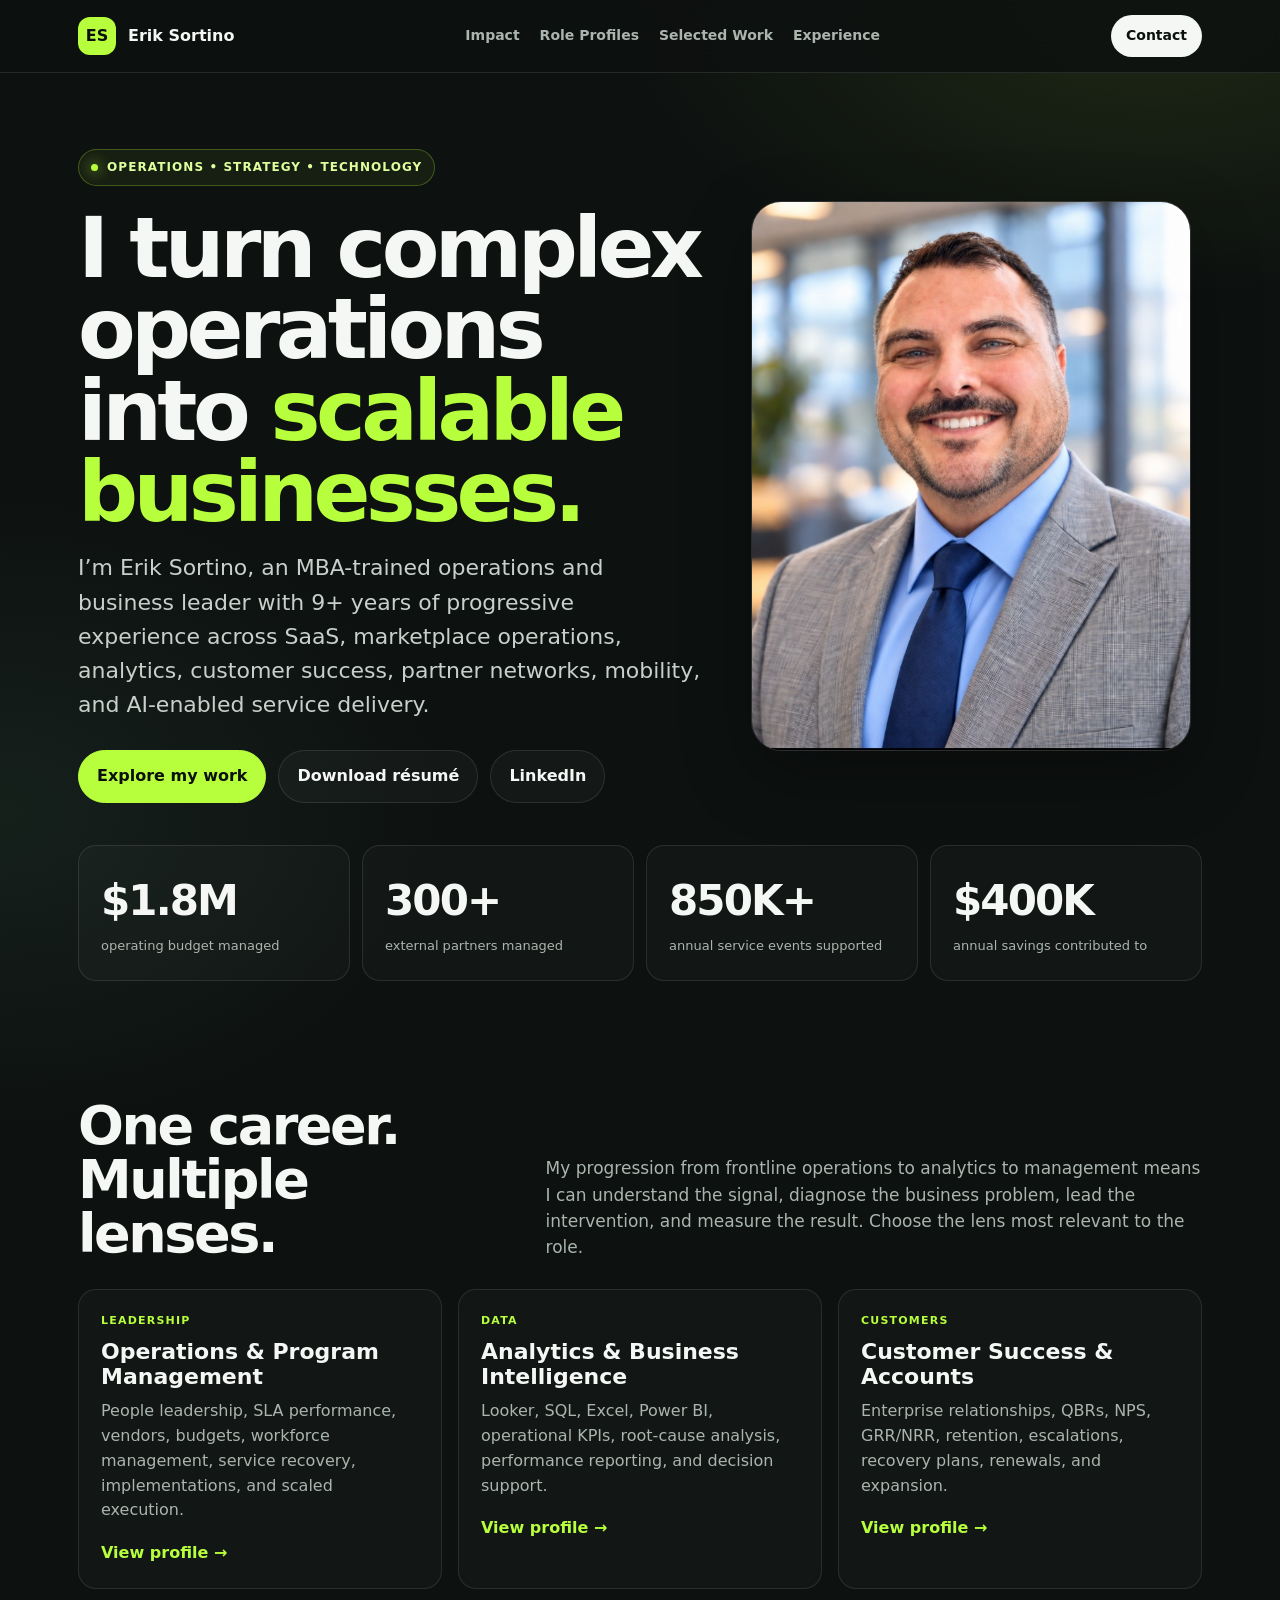
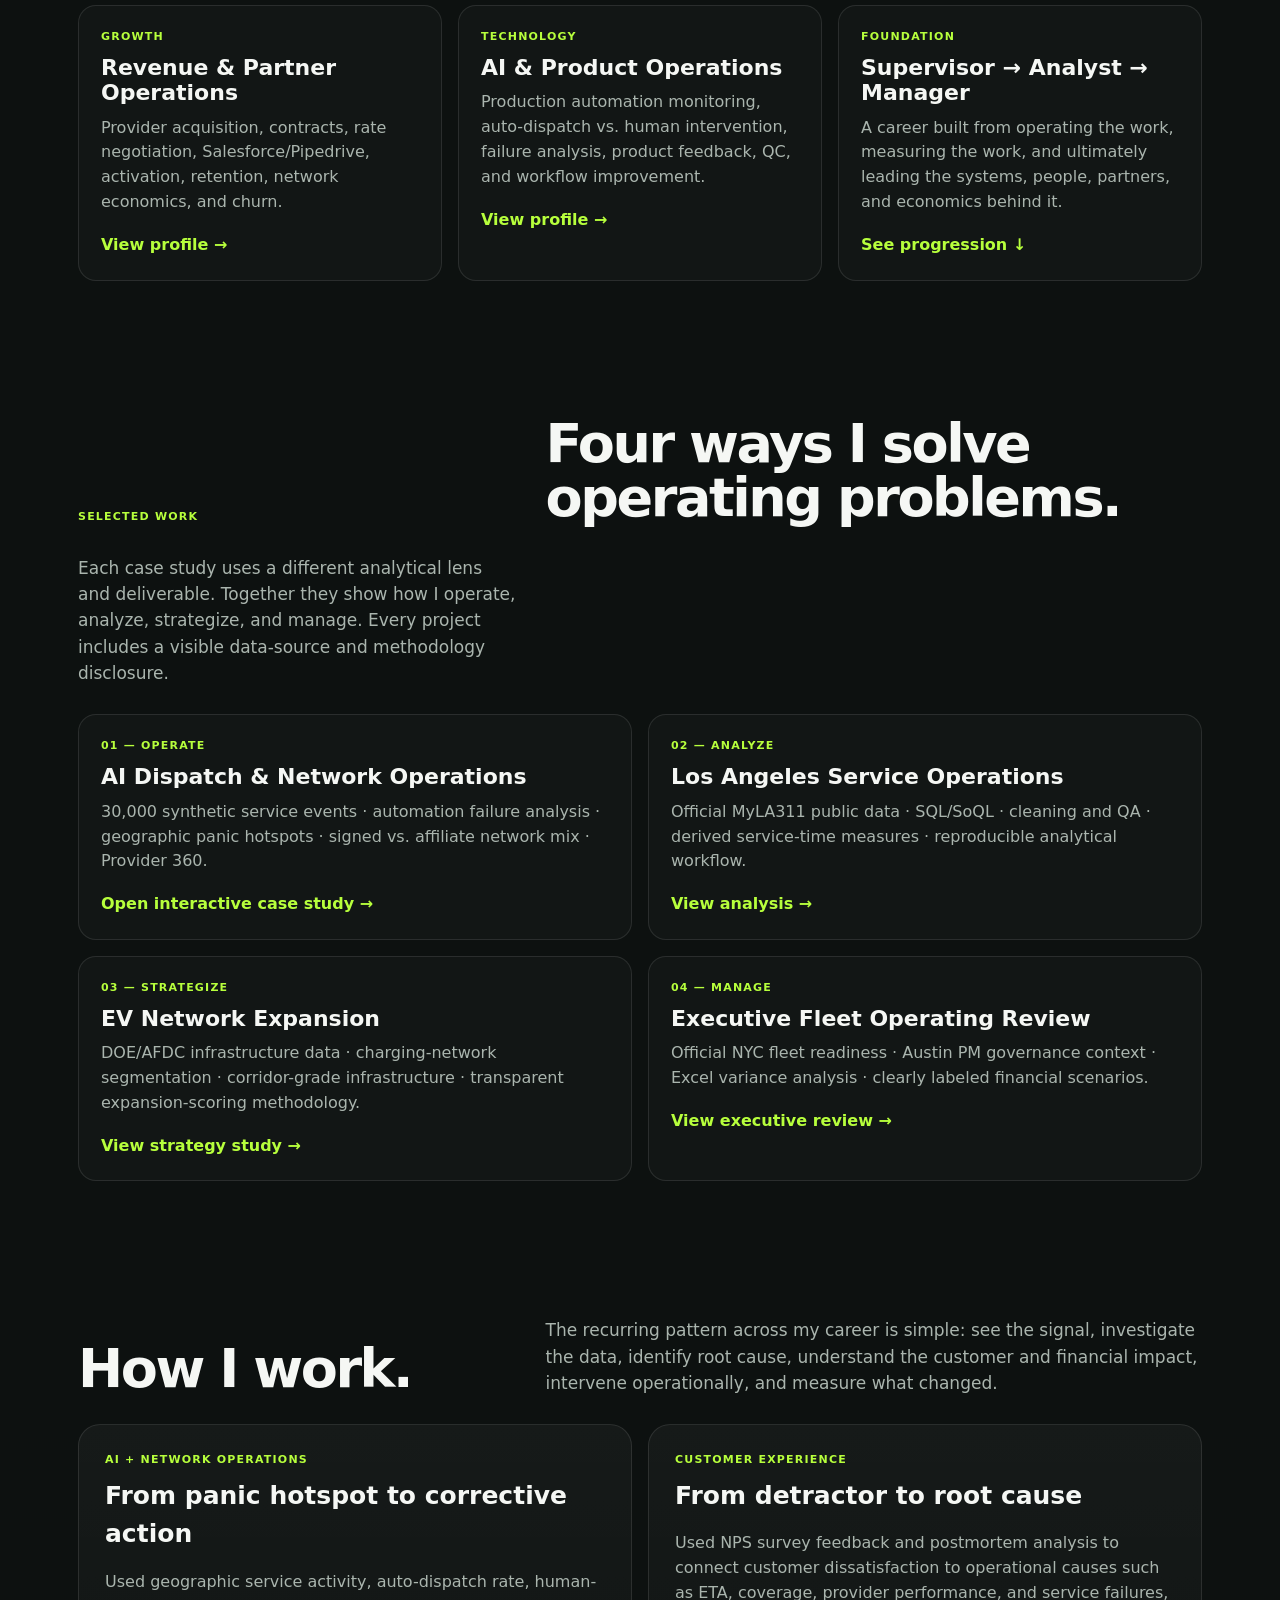
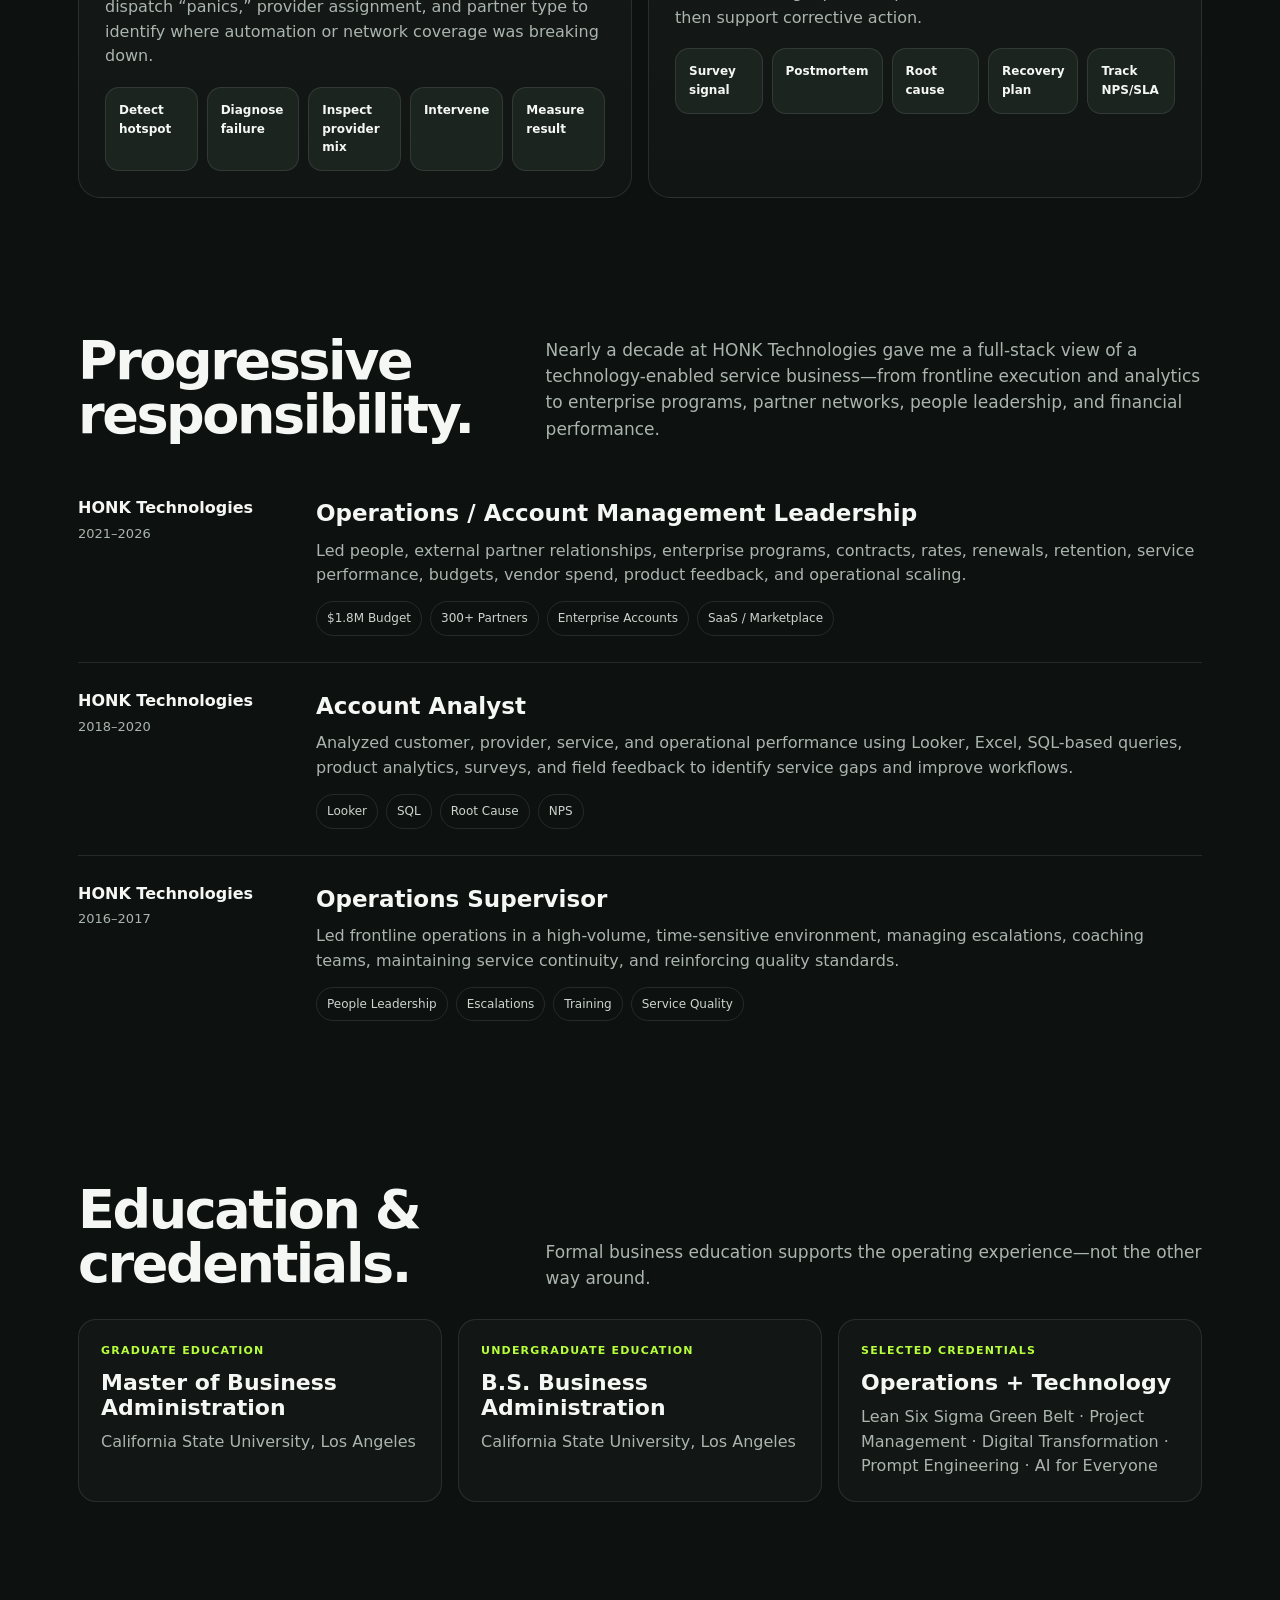
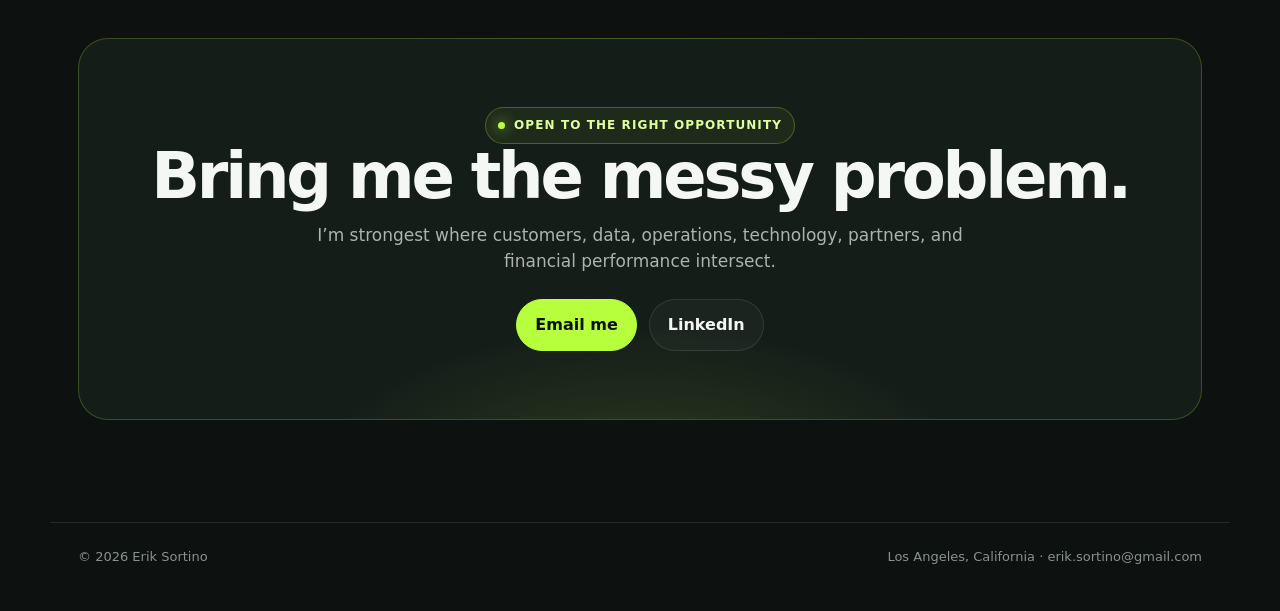
==== index.html @ 2601aed5 "Add files via upload" ====
<!doctype html><html lang="en"><head><meta charset="utf-8"><meta name="viewport" content="width=device-width,initial-scale=1"><meta name="description" content="Erik Sortino — MBA-trained operations and business leader spanning SaaS, marketplace operations, analytics, customer success, AI-enabled service delivery, and mobility."><meta property="og:title" content="Erik Sortino | Operations • Strategy • Technology"><meta property="og:description" content="MBA-trained operations leader with 9+ years across SaaS, analytics, marketplace operations, customer success, and AI-enabled service delivery."><meta property="og:image" content="og-preview.jpg"><meta name="theme-color" content="#0d1110"><title>Erik Sortino | Operations • Strategy • Technology</title><link rel="stylesheet" href="styles.css"></head><body>
<nav class="nav"><div class="wrap navin"><a class="brand" href="index.html"><span class="mark">ES</span><span>Erik Sortino</span></a><div class="navlinks"><a href="#impact">Impact</a><a href="#roles">Role Profiles</a><a href="#selected-work">Selected Work</a><a href="#experience">Experience</a></div><a class="cta" href="mailto:erik.sortino@gmail.com">Contact</a></div></nav>
<main><header class="hero"><div class="wrap"><div class="hero-grid"><div><div class="eyebrow"><span class="dot"></span>Operations • Strategy • Technology</div><h1>I turn complex operations into <span>scalable businesses.</span></h1><p class="lede">I’m Erik Sortino, an MBA-trained operations and business leader with 9+ years of progressive experience across SaaS, marketplace operations, analytics, customer success, partner networks, mobility, and AI-enabled service delivery.</p><div class="actions"><a class="btn primary" href="#roles">Explore my work</a><a class="btn secondary" href="Erik_Sortino_Resume.pdf">Download résumé</a><a class="btn secondary" href="https://www.linkedin.com/in/eriksortino/" target="_blank" rel="noopener">LinkedIn</a></div></div><div><img class="portrait" src="erik-sortino-headshot.jpg" alt="Erik Sortino"></div></div><div class="stats" id="impact"><div class="stat"><strong>$1.8M</strong><span>operating budget managed</span></div><div class="stat"><strong>300+</strong><span>external partners managed</span></div><div class="stat"><strong>850K+</strong><span>annual service events supported</span></div><div class="stat"><strong>$400K</strong><span>annual savings contributed to</span></div></div></div></header>
<section><div class="wrap"><div class="section-head"><h2>One career. Multiple lenses.</h2><p>My progression from frontline operations to analytics to management means I can understand the signal, diagnose the business problem, lead the intervention, and measure the result. Choose the lens most relevant to the role.</p></div><div class="grid3" id="roles"><a class="card rolecard" href="operations.html"><div class="label">Leadership</div><h3>Operations & Program Management</h3><p>People leadership, SLA performance, vendors, budgets, workforce management, service recovery, implementations, and scaled execution.</p><span class="go">View profile →</span></a><a class="card rolecard" href="analytics.html"><div class="label">Data</div><h3>Analytics & Business Intelligence</h3><p>Looker, SQL, Excel, Power BI, operational KPIs, root-cause analysis, performance reporting, and decision support.</p><span class="go">View profile →</span></a><a class="card rolecard" href="customer-success.html"><div class="label">Customers</div><h3>Customer Success & Accounts</h3><p>Enterprise relationships, QBRs, NPS, GRR/NRR, retention, escalations, recovery plans, renewals, and expansion.</p><span class="go">View profile →</span></a><a class="card rolecard" href="revenue-partners.html"><div class="label">Growth</div><h3>Revenue & Partner Operations</h3><p>Provider acquisition, contracts, rate negotiation, Salesforce/Pipedrive, activation, retention, network economics, and churn.</p><span class="go">View profile →</span></a><a class="card rolecard" href="ai-operations.html"><div class="label">Technology</div><h3>AI & Product Operations</h3><p>Production automation monitoring, auto-dispatch vs. human intervention, failure analysis, product feedback, QC, and workflow improvement.</p><span class="go">View profile →</span></a><a class="card rolecard" href="#experience"><div class="label">Foundation</div><h3>Supervisor → Analyst → Manager</h3><p>A career built from operating the work, measuring the work, and ultimately leading the systems, people, partners, and economics behind it.</p><span class="go">See progression ↓</span></a></div></div></section>
<section id="selected-work"><div class="wrap"><div class="section-head"><div class="label">Selected Work</div><h2>Four ways I solve operating problems.</h2><p>Each case study uses a different analytical lens and deliverable. Together they show how I operate, analyze, strategize, and manage. Every project includes a visible data-source and methodology disclosure.</p></div><div class="grid2"><a class="card rolecard" href="ai-dispatch-project.html"><div class="label">01 — OPERATE</div><h3>AI Dispatch & Network Operations</h3><p>30,000 synthetic service events · automation failure analysis · geographic panic hotspots · signed vs. affiliate network mix · Provider 360.</p><span class="go">Open interactive case study →</span></a><a class="card rolecard" href="la-service-operations.html"><div class="label">02 — ANALYZE</div><h3>Los Angeles Service Operations</h3><p>Official MyLA311 public data · SQL/SoQL · cleaning and QA · derived service-time measures · reproducible analytical workflow.</p><span class="go">View analysis →</span></a><a class="card rolecard" href="ev-network-expansion.html"><div class="label">03 — STRATEGIZE</div><h3>EV Network Expansion</h3><p>DOE/AFDC infrastructure data · charging-network segmentation · corridor-grade infrastructure · transparent expansion-scoring methodology.</p><span class="go">View strategy study →</span></a><a class="card rolecard" href="fleet-operating-review.html"><div class="label">04 — MANAGE</div><h3>Executive Fleet Operating Review</h3><p>Official NYC fleet readiness · Austin PM governance context · Excel variance analysis · clearly labeled financial scenarios.</p><span class="go">View executive review →</span></a></div></div></section><section id="cases"><div class="wrap"><div class="section-head"><h2>How I work.</h2><p>The recurring pattern across my career is simple: see the signal, investigate the data, identify root cause, understand the customer and financial impact, intervene operationally, and measure what changed.</p></div><div class="grid2"><article class="case"><div class="label">AI + Network Operations</div><h3>From panic hotspot to corrective action</h3><p>Used geographic service activity, auto-dispatch rate, human-dispatch “panics,” provider assignment, and partner type to identify where automation or network coverage was breaking down.</p><div class="steps"><div class="step">Detect hotspot</div><div class="step">Diagnose failure</div><div class="step">Inspect provider mix</div><div class="step">Intervene</div><div class="step">Measure result</div></div></article><article class="case"><div class="label">Customer Experience</div><h3>From detractor to root cause</h3><p>Used NPS survey feedback and postmortem analysis to connect customer dissatisfaction to operational causes such as ETA, coverage, provider performance, and service failures, then support corrective action.</p><div class="steps"><div class="step">Survey signal</div><div class="step">Postmortem</div><div class="step">Root cause</div><div class="step">Recovery plan</div><div class="step">Track NPS/SLA</div></div></article></div></div></section>
<section id="experience"><div class="wrap"><div class="section-head"><h2>Progressive responsibility.</h2><p>Nearly a decade at HONK Technologies gave me a full-stack view of a technology-enabled service business—from frontline execution and analytics to enterprise programs, partner networks, people leadership, and financial performance.</p></div><div class="timeline"><div class="role"><div><strong>HONK Technologies</strong><br><span class="muted">2021–2026</span></div><div><h3>Operations / Account Management Leadership</h3><p>Led people, external partner relationships, enterprise programs, contracts, rates, renewals, retention, service performance, budgets, vendor spend, product feedback, and operational scaling.</p><div class="tags"><span class="tag">$1.8M Budget</span><span class="tag">300+ Partners</span><span class="tag">Enterprise Accounts</span><span class="tag">SaaS / Marketplace</span></div></div></div><div class="role"><div><strong>HONK Technologies</strong><br><span class="muted">2018–2020</span></div><div><h3>Account Analyst</h3><p>Analyzed customer, provider, service, and operational performance using Looker, Excel, SQL-based queries, product analytics, surveys, and field feedback to identify service gaps and improve workflows.</p><div class="tags"><span class="tag">Looker</span><span class="tag">SQL</span><span class="tag">Root Cause</span><span class="tag">NPS</span></div></div></div><div class="role"><div><strong>HONK Technologies</strong><br><span class="muted">2016–2017</span></div><div><h3>Operations Supervisor</h3><p>Led frontline operations in a high-volume, time-sensitive environment, managing escalations, coaching teams, maintaining service continuity, and reinforcing quality standards.</p><div class="tags"><span class="tag">People Leadership</span><span class="tag">Escalations</span><span class="tag">Training</span><span class="tag">Service Quality</span></div></div></div></div></div></section>
<section><div class="wrap"><div class="section-head"><h2>Education & credentials.</h2><p>Formal business education supports the operating experience—not the other way around.</p></div><div class="grid3"><div class="card"><div class="label">Graduate Education</div><h3>Master of Business Administration</h3><p>California State University, Los Angeles</p></div><div class="card"><div class="label">Undergraduate Education</div><h3>B.S. Business Administration</h3><p>California State University, Los Angeles</p></div><div class="card"><div class="label">Selected Credentials</div><h3>Operations + Technology</h3><p>Lean Six Sigma Green Belt · Project Management · Digital Transformation · Prompt Engineering · AI for Everyone</p></div></div></div></section>
<section><div class="wrap"><div class="contact"><div class="eyebrow"><span class="dot"></span>Open to the right opportunity</div><h2>Bring me the messy problem.</h2><p>I’m strongest where customers, data, operations, technology, partners, and financial performance intersect.</p><div class="actions" style="justify-content:center"><a class="btn primary" href="mailto:erik.sortino@gmail.com">Email me</a><a class="btn secondary" href="https://www.linkedin.com/in/eriksortino/" target="_blank" rel="noopener">LinkedIn</a></div></div></div></section></main><footer><div class="wrap foot"><span>© 2026 Erik Sortino</span><span>Los Angeles, California · erik.sortino@gmail.com</span></div></footer></footer></body></html>
---- styles.css ----
:root{--bg:#0d1110;--panel:#151d19;--panel2:#1b241f;--text:#f5f7f4;--muted:#aab5ae;--line:rgba(255,255,255,.10);--lime:#b7ff3c;--mint:#82e6b0;--max:1180px;--r:22px;--shadow:0 24px 70px rgba(0,0,0,.28)}
*{box-sizing:border-box}html{scroll-behavior:smooth}body{margin:0;background:radial-gradient(900px 500px at 90% 0%,rgba(183,255,60,.10),transparent 60%),radial-gradient(700px 500px at 0% 15%,rgba(130,230,176,.07),transparent 65%),var(--bg);color:var(--text);font-family:Inter,ui-sans-serif,system-ui,-apple-system,BlinkMacSystemFont,"Segoe UI",sans-serif;line-height:1.55}a{color:inherit;text-decoration:none}.wrap{max-width:var(--max);margin:auto;padding:0 28px}.nav{position:sticky;top:0;z-index:50;background:rgba(13,17,16,.86);backdrop-filter:blur(16px);border-bottom:1px solid var(--line)}.navin{min-height:72px;display:flex;align-items:center;justify-content:space-between;gap:18px}.brand{display:flex;align-items:center;gap:12px;font-weight:850}.mark{width:38px;height:38px;border-radius:12px;display:grid;place-items:center;background:var(--lime);color:#0b100c;font-weight:900}.navlinks{display:flex;gap:20px;color:var(--muted);font-size:14px;font-weight:750}.navlinks a:hover,.active-link{color:var(--text)}.cta{padding:10px 15px;border-radius:999px;background:var(--text);color:#0b100c;font-weight:850;font-size:14px}.hero{padding:76px 0 50px}.hero-grid{display:grid;grid-template-columns:1.15fr .85fr;gap:38px;align-items:center}.eyebrow{display:inline-flex;align-items:center;gap:9px;padding:8px 12px;border-radius:999px;border:1px solid rgba(183,255,60,.27);background:rgba(183,255,60,.06);color:#dfff9c;font-size:12px;font-weight:850;letter-spacing:.09em;text-transform:uppercase}.dot{width:7px;height:7px;border-radius:50%;background:var(--lime);box-shadow:0 0 14px var(--lime)}h1{font-size:clamp(46px,7vw,84px);line-height:.97;letter-spacing:-.055em;margin:22px 0 18px}h1 span,.accent{color:var(--lime)}.lede{font-size:clamp(18px,2vw,22px);color:#c7d0ca;max-width:760px;margin:0 0 28px}.actions{display:flex;gap:12px;flex-wrap:wrap}.btn{display:inline-flex;align-items:center;justify-content:center;padding:13px 18px;border-radius:999px;border:1px solid var(--line);font-weight:850;transition:.2s}.btn:hover{transform:translateY(-2px)}.btn.primary{background:var(--lime);color:#0b100c;border-color:var(--lime)}.btn.secondary{background:rgba(255,255,255,.03)}.portrait{width:100%;max-width:440px;display:block;margin:auto;border-radius:30px;border:1px solid rgba(255,255,255,.12);box-shadow:var(--shadow);object-fit:cover;aspect-ratio:4/5}.stats{display:grid;grid-template-columns:repeat(4,1fr);gap:12px;margin-top:42px}.stat,.card{padding:22px;border:1px solid var(--line);border-radius:18px;background:rgba(255,255,255,.025)}.stat strong{font-size:clamp(28px,4vw,42px);letter-spacing:-.045em;display:block}.stat span,.muted{font-size:13px;color:var(--muted)}section{padding:68px 0}.section-head{display:grid;grid-template-columns:.8fr 1.2fr;gap:30px;align-items:end;margin-bottom:28px}.section-head h2{font-size:clamp(32px,5vw,54px);line-height:1;letter-spacing:-.045em;margin:0}.section-head p{color:var(--muted);margin:0;max-width:720px;font-size:17px}.grid3{display:grid;grid-template-columns:repeat(3,1fr);gap:16px}.grid2{display:grid;grid-template-columns:repeat(2,1fr);gap:16px}.card h3{font-size:22px;line-height:1.15;margin:10px 0}.card p{color:var(--muted);margin:0}.label{font-size:11px;color:var(--lime);font-weight:850;letter-spacing:.11em;text-transform:uppercase}.rolecard{display:block;transition:.2s}.rolecard:hover{transform:translateY(-3px);border-color:rgba(183,255,60,.35)}.rolecard .go{display:block;margin-top:18px;color:var(--lime);font-weight:800}.case{padding:26px;border:1px solid var(--line);border-radius:var(--r);background:linear-gradient(180deg,rgba(255,255,255,.04),rgba(255,255,255,.018))}.case h3{font-size:25px;margin:8px 0 12px}.case p{color:var(--muted)}.steps{display:grid;grid-template-columns:repeat(5,1fr);gap:9px;margin-top:18px}.step{padding:13px;border-radius:14px;background:var(--panel2);border:1px solid var(--line);font-size:12px;font-weight:750}.timeline .role{display:grid;grid-template-columns:210px 1fr;gap:28px;border-top:1px solid var(--line);padding:26px 0}.timeline .role:first-child{border-top:none}.role h3{font-size:23px;margin:0 0 7px}.role p{color:var(--muted);margin:0}.tags{display:flex;gap:8px;flex-wrap:wrap;margin-top:13px}.tag{font-size:12px;border:1px solid var(--line);border-radius:999px;padding:7px 10px;color:#cbd5ce}.panel{border:1px solid var(--line);border-radius:var(--r);background:linear-gradient(180deg,rgba(255,255,255,.045),rgba(255,255,255,.018));padding:28px;box-shadow:var(--shadow)}.kpis{display:grid;grid-template-columns:repeat(4,1fr);gap:10px}.kpi{padding:16px;border:1px solid var(--line);border-radius:14px;background:#101612}.kpi strong{font-size:24px;display:block}.kpi span{font-size:11px;color:var(--muted);text-transform:uppercase;letter-spacing:.07em}.bars{display:grid;gap:11px;margin-top:20px}.barrow{display:grid;grid-template-columns:150px 1fr 55px;gap:10px;align-items:center;font-size:12px;color:var(--muted)}.bar{height:10px;background:#253028;border-radius:999px;overflow:hidden}.fill{height:100%;background:linear-gradient(90deg,var(--mint),var(--lime));border-radius:999px}.heatmap{display:grid;grid-template-columns:repeat(8,1fr);gap:5px;margin-top:18px}.cell{aspect-ratio:1;border-radius:6px;background:rgba(183,255,60,.12)}.cell.m{background:rgba(183,255,60,.30)}.cell.h{background:rgba(183,255,60,.60)}.cell.x{background:var(--lime)}.tablewrap{overflow:auto;margin-top:18px}table{width:100%;border-collapse:collapse;min-width:700px}th,td{text-align:left;padding:12px;border-bottom:1px solid var(--line);font-size:13px}th{color:var(--muted);font-size:11px;text-transform:uppercase;letter-spacing:.07em}.code{font-family:ui-monospace,SFMono-Regular,Menlo,monospace;font-size:12px;line-height:1.65;background:#0a0e0c;border-radius:14px;padding:16px;color:#dce8df;border:1px solid var(--line);overflow:auto}.contact{text-align:center;padding:68px 24px;border:1px solid rgba(183,255,60,.22);border-radius:30px;background:radial-gradient(520px 260px at 50% 120%,rgba(183,255,60,.15),transparent 65%),var(--panel)}.contact h2{font-size:clamp(36px,6vw,64px);letter-spacing:-.05em;line-height:1;margin:0 0 14px}.contact p{max-width:720px;margin:0 auto 24px;color:var(--muted);font-size:17px}footer{padding:34px 0 44px;color:#87938b;font-size:13px}.foot{display:flex;justify-content:space-between;gap:20px;border-top:1px solid var(--line);padding-top:24px}
@media(max-width:900px){.navlinks{display:none}.hero{padding-top:48px}.hero-grid,.section-head,.timeline .role{grid-template-columns:1fr}.hero-grid{gap:28px}.portrait{max-width:340px}.stats,.kpis{grid-template-columns:repeat(2,1fr)}.grid3,.grid2{grid-template-columns:1fr}.steps{grid-template-columns:1fr 1fr}.section-head{gap:12px}.barrow{grid-template-columns:110px 1fr 45px}}
@media(max-width:560px){.wrap{padding:0 18px}.navin{min-height:64px}.brand span:last-child{display:none}.cta{font-size:12px;padding:9px 12px}h1{font-size:46px}.lede{font-size:18px}.hero-grid{display:flex;flex-direction:column}.hero-grid>div:first-child{order:1}.hero-grid>div:last-child{order:2}.portrait{max-width:270px}.stats{grid-template-columns:repeat(3,1fr);gap:8px}.stat{padding:14px 10px}.stat strong{font-size:25px}.stat span{font-size:11px}.stats .stat:nth-child(n+4){display:none}.kpis{grid-template-columns:1fr 1fr}.steps{grid-template-columns:1fr}.heatmap{grid-template-columns:repeat(6,1fr)}section{padding:52px 0}.panel{padding:20px}.foot{flex-direction:column}.actions .btn{width:100%}}
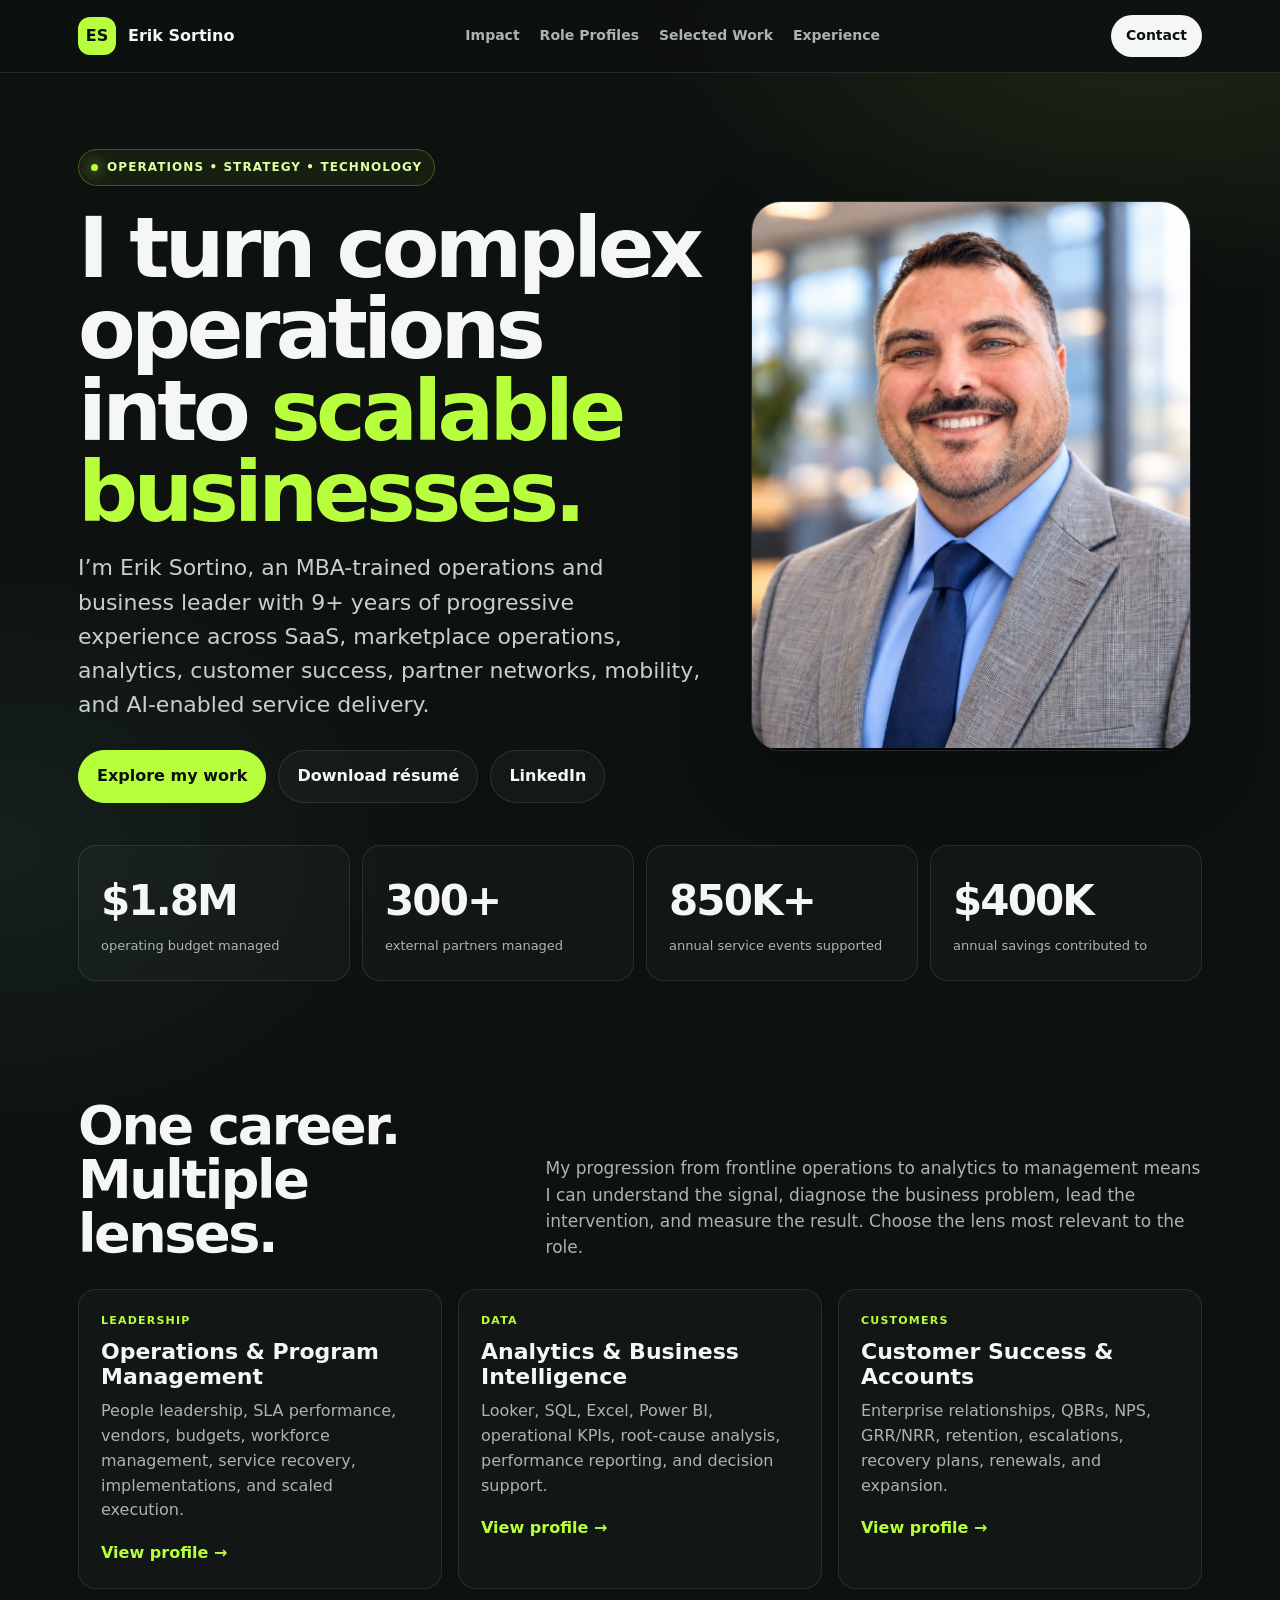
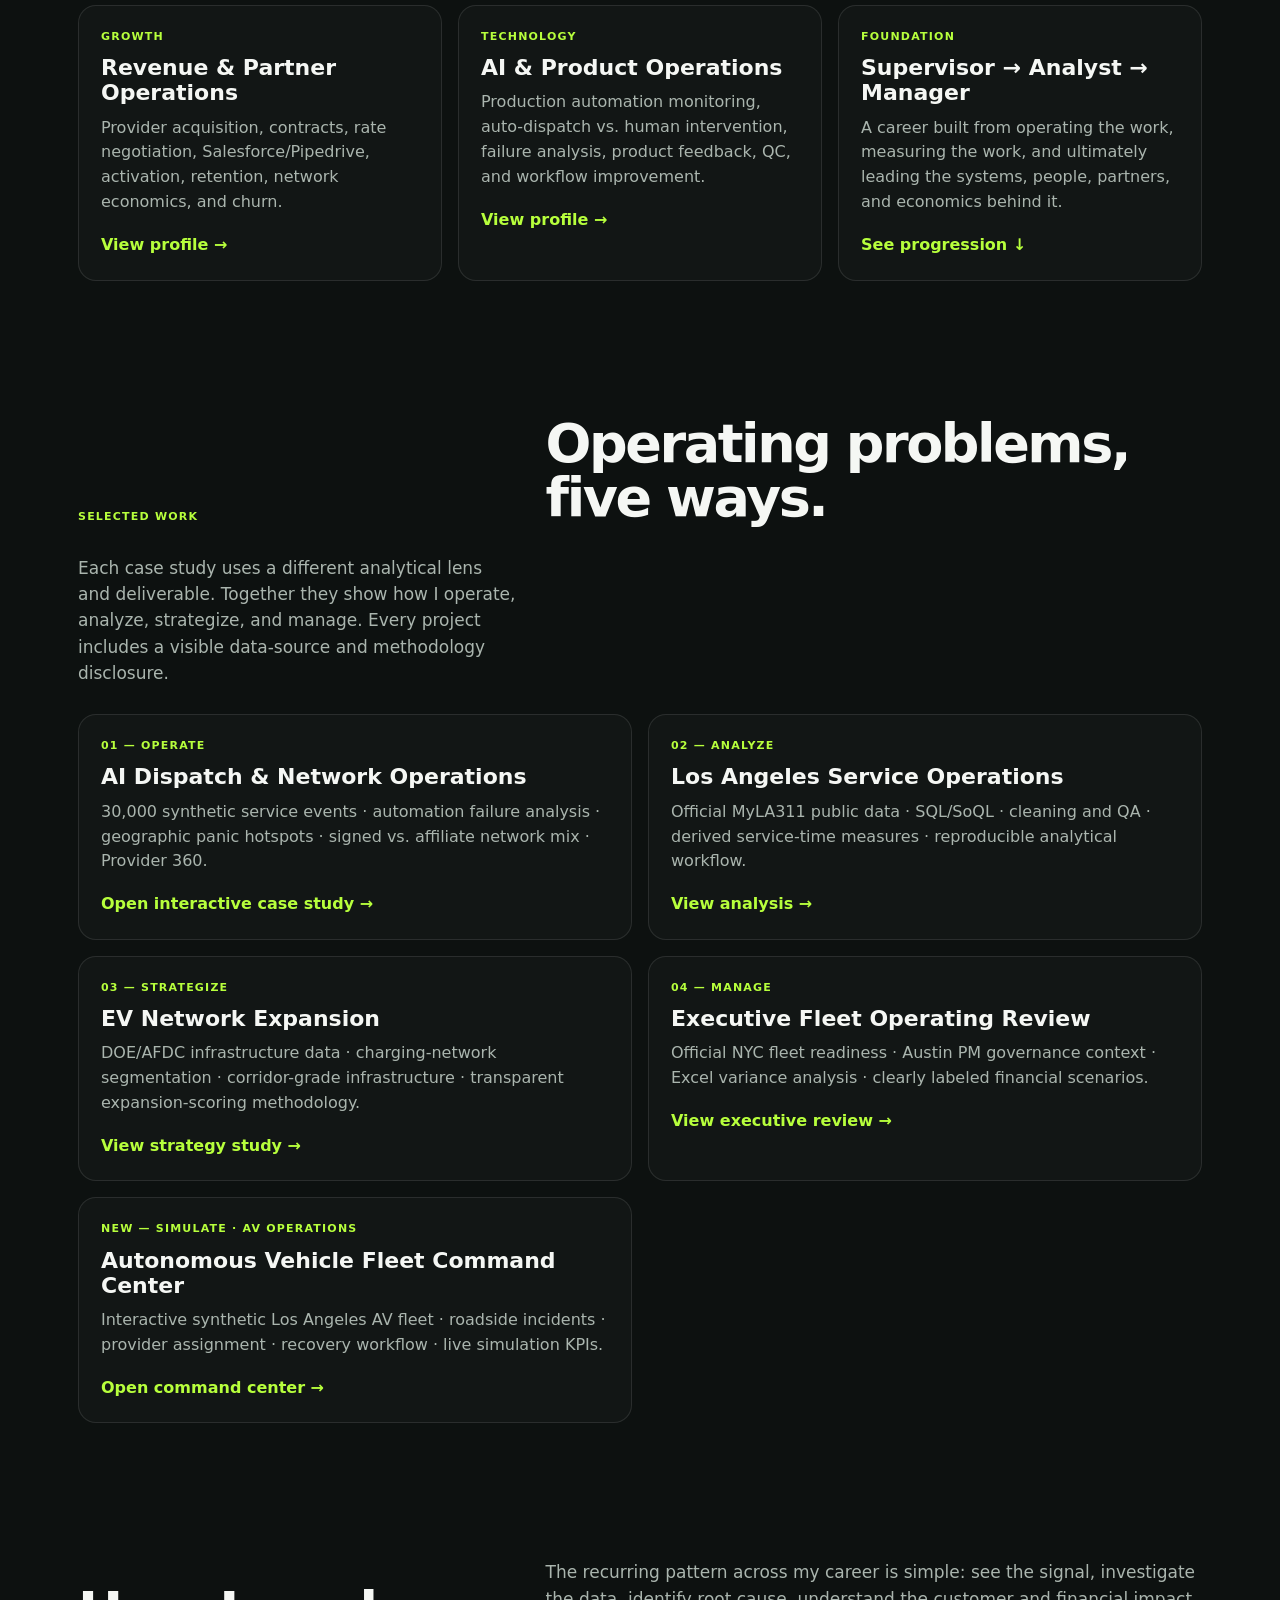
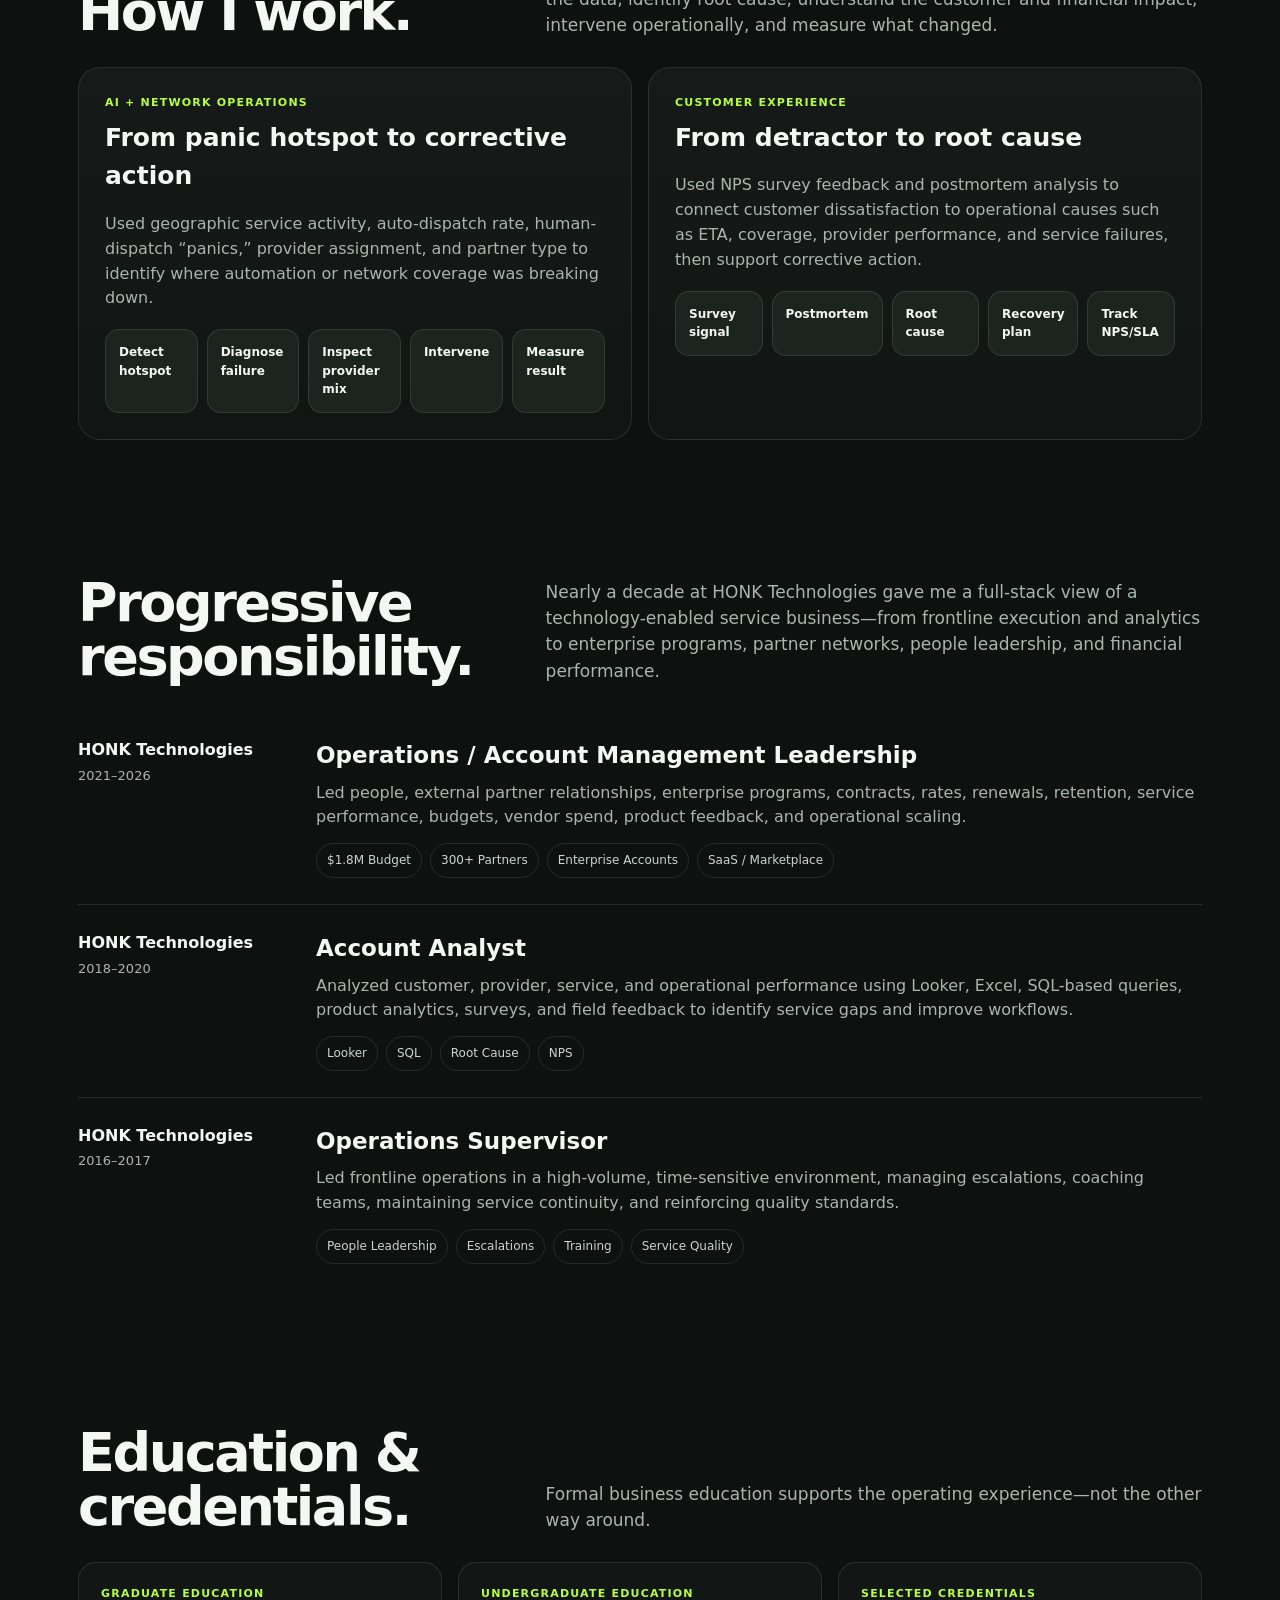
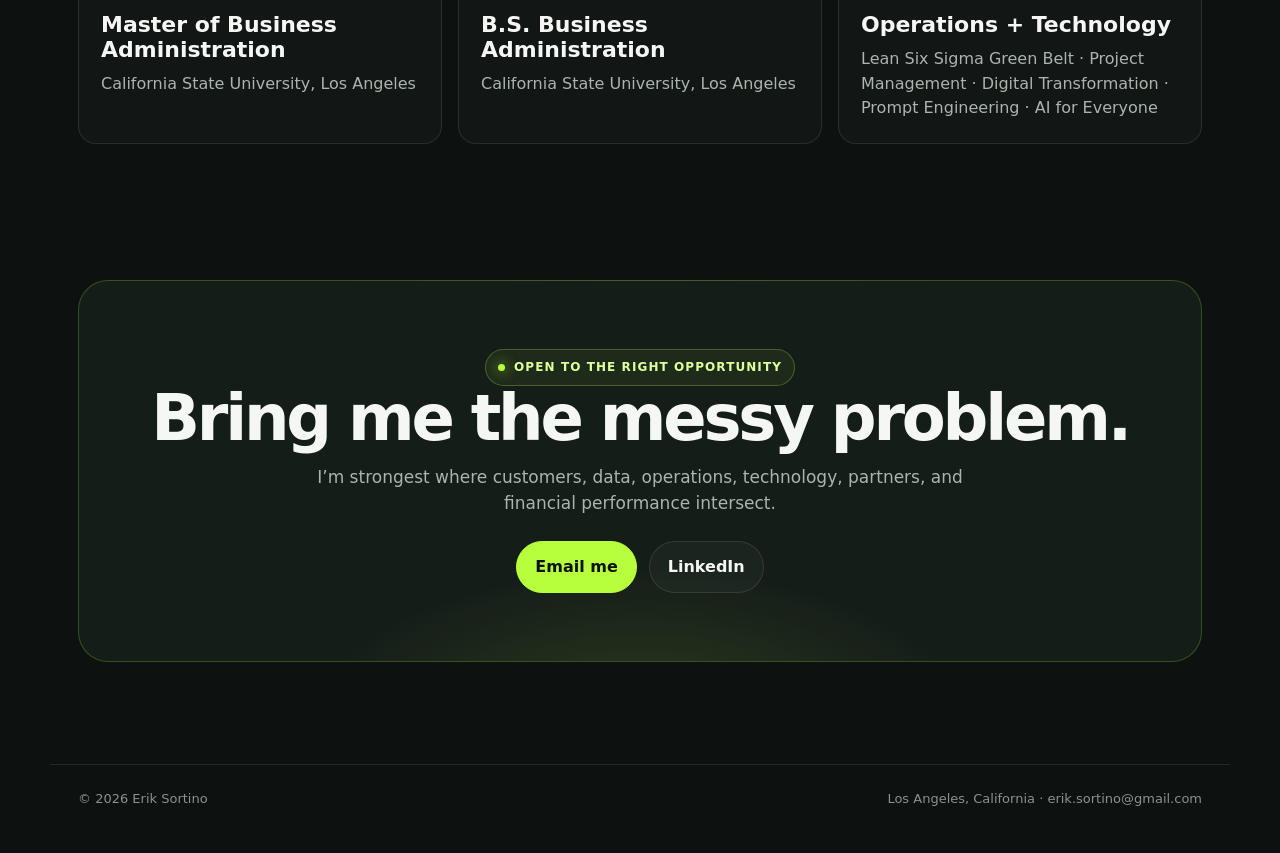
==== commit c72da2e3: "feat(project3): link new AV operations simulator from portfolio selected work" ====
--- a/index.html
+++ b/index.html
@@ -1,8 +1,8 @@
-<!doctype html><html lang="en"><head><meta charset="utf-8"><meta name="viewport" content="width=device-width,initial-scale=1"><meta name="description" content="Erik Sortino — MBA-trained operations and business leader spanning SaaS, marketplace operations, analytics, customer success, AI-enabled service delivery, and mobility."><meta property="og:title" content="Erik Sortino | Operations • Strategy • Technology"><meta property="og:description" content="MBA-trained operations leader with 9+ years across SaaS, analytics, marketplace operations, customer success, and AI-enabled service delivery."><meta property="og:image" content="og-preview.jpg"><meta name="theme-color" content="#0d1110"><title>Erik Sortino | Operations • Strategy • Technology</title><link rel="stylesheet" href="styles.css"></head><body>
+<!doctype html><html lang="en"><head><meta charset="utf-8"><meta name="viewport" content="width=device-width,initial-scale=1"><meta name="description" content="Erik Sortino — MBA-trained operations and business leader spanning SaaS, marketplace operations, analytics, customer success, AI-enabled service delivery, and mobility."><meta property="og:title" content="Erik Sortino | Operations • Strategy • Technology"><meta property="og:description" content="MBA-trained operations leader with 9+ years across SaaS, analytics, marketplace operations, customer success, and AI-enabled service delivery."><meta property="og:image" content="https://eriksortino.com/og-preview.jpg"><meta property="og:url" content="https://eriksortino.com/"><meta property="og:type" content="website"><meta name="twitter:card" content="summary_large_image"><link rel="canonical" href="https://eriksortino.com/"><meta name="theme-color" content="#0d1110"><title>Erik Sortino | Operations • Strategy • Technology</title><link rel="stylesheet" href="styles.css"></head><body>
 <nav class="nav"><div class="wrap navin"><a class="brand" href="index.html"><span class="mark">ES</span><span>Erik Sortino</span></a><div class="navlinks"><a href="#impact">Impact</a><a href="#roles">Role Profiles</a><a href="#selected-work">Selected Work</a><a href="#experience">Experience</a></div><a class="cta" href="mailto:erik.sortino@gmail.com">Contact</a></div></nav>
 <main><header class="hero"><div class="wrap"><div class="hero-grid"><div><div class="eyebrow"><span class="dot"></span>Operations • Strategy • Technology</div><h1>I turn complex operations into <span>scalable businesses.</span></h1><p class="lede">I’m Erik Sortino, an MBA-trained operations and business leader with 9+ years of progressive experience across SaaS, marketplace operations, analytics, customer success, partner networks, mobility, and AI-enabled service delivery.</p><div class="actions"><a class="btn primary" href="#roles">Explore my work</a><a class="btn secondary" href="Erik_Sortino_Resume.pdf">Download résumé</a><a class="btn secondary" href="https://www.linkedin.com/in/eriksortino/" target="_blank" rel="noopener">LinkedIn</a></div></div><div><img class="portrait" src="erik-sortino-headshot.jpg" alt="Erik Sortino"></div></div><div class="stats" id="impact"><div class="stat"><strong>$1.8M</strong><span>operating budget managed</span></div><div class="stat"><strong>300+</strong><span>external partners managed</span></div><div class="stat"><strong>850K+</strong><span>annual service events supported</span></div><div class="stat"><strong>$400K</strong><span>annual savings contributed to</span></div></div></div></header>
 <section><div class="wrap"><div class="section-head"><h2>One career. Multiple lenses.</h2><p>My progression from frontline operations to analytics to management means I can understand the signal, diagnose the business problem, lead the intervention, and measure the result. Choose the lens most relevant to the role.</p></div><div class="grid3" id="roles"><a class="card rolecard" href="operations.html"><div class="label">Leadership</div><h3>Operations & Program Management</h3><p>People leadership, SLA performance, vendors, budgets, workforce management, service recovery, implementations, and scaled execution.</p><span class="go">View profile →</span></a><a class="card rolecard" href="analytics.html"><div class="label">Data</div><h3>Analytics & Business Intelligence</h3><p>Looker, SQL, Excel, Power BI, operational KPIs, root-cause analysis, performance reporting, and decision support.</p><span class="go">View profile →</span></a><a class="card rolecard" href="customer-success.html"><div class="label">Customers</div><h3>Customer Success & Accounts</h3><p>Enterprise relationships, QBRs, NPS, GRR/NRR, retention, escalations, recovery plans, renewals, and expansion.</p><span class="go">View profile →</span></a><a class="card rolecard" href="revenue-partners.html"><div class="label">Growth</div><h3>Revenue & Partner Operations</h3><p>Provider acquisition, contracts, rate negotiation, Salesforce/Pipedrive, activation, retention, network economics, and churn.</p><span class="go">View profile →</span></a><a class="card rolecard" href="ai-operations.html"><div class="label">Technology</div><h3>AI & Product Operations</h3><p>Production automation monitoring, auto-dispatch vs. human intervention, failure analysis, product feedback, QC, and workflow improvement.</p><span class="go">View profile →</span></a><a class="card rolecard" href="#experience"><div class="label">Foundation</div><h3>Supervisor → Analyst → Manager</h3><p>A career built from operating the work, measuring the work, and ultimately leading the systems, people, partners, and economics behind it.</p><span class="go">See progression ↓</span></a></div></div></section>
-<section id="selected-work"><div class="wrap"><div class="section-head"><div class="label">Selected Work</div><h2>Four ways I solve operating problems.</h2><p>Each case study uses a different analytical lens and deliverable. Together they show how I operate, analyze, strategize, and manage. Every project includes a visible data-source and methodology disclosure.</p></div><div class="grid2"><a class="card rolecard" href="ai-dispatch-project.html"><div class="label">01 — OPERATE</div><h3>AI Dispatch & Network Operations</h3><p>30,000 synthetic service events · automation failure analysis · geographic panic hotspots · signed vs. affiliate network mix · Provider 360.</p><span class="go">Open interactive case study →</span></a><a class="card rolecard" href="la-service-operations.html"><div class="label">02 — ANALYZE</div><h3>Los Angeles Service Operations</h3><p>Official MyLA311 public data · SQL/SoQL · cleaning and QA · derived service-time measures · reproducible analytical workflow.</p><span class="go">View analysis →</span></a><a class="card rolecard" href="ev-network-expansion.html"><div class="label">03 — STRATEGIZE</div><h3>EV Network Expansion</h3><p>DOE/AFDC infrastructure data · charging-network segmentation · corridor-grade infrastructure · transparent expansion-scoring methodology.</p><span class="go">View strategy study →</span></a><a class="card rolecard" href="fleet-operating-review.html"><div class="label">04 — MANAGE</div><h3>Executive Fleet Operating Review</h3><p>Official NYC fleet readiness · Austin PM governance context · Excel variance analysis · clearly labeled financial scenarios.</p><span class="go">View executive review →</span></a></div></div></section><section id="cases"><div class="wrap"><div class="section-head"><h2>How I work.</h2><p>The recurring pattern across my career is simple: see the signal, investigate the data, identify root cause, understand the customer and financial impact, intervene operationally, and measure what changed.</p></div><div class="grid2"><article class="case"><div class="label">AI + Network Operations</div><h3>From panic hotspot to corrective action</h3><p>Used geographic service activity, auto-dispatch rate, human-dispatch “panics,” provider assignment, and partner type to identify where automation or network coverage was breaking down.</p><div class="steps"><div class="step">Detect hotspot</div><div class="step">Diagnose failure</div><div class="step">Inspect provider mix</div><div class="step">Intervene</div><div class="step">Measure result</div></div></article><article class="case"><div class="label">Customer Experience</div><h3>From detractor to root cause</h3><p>Used NPS survey feedback and postmortem analysis to connect customer dissatisfaction to operational causes such as ETA, coverage, provider performance, and service failures, then support corrective action.</p><div class="steps"><div class="step">Survey signal</div><div class="step">Postmortem</div><div class="step">Root cause</div><div class="step">Recovery plan</div><div class="step">Track NPS/SLA</div></div></article></div></div></section>
+<section id="selected-work"><div class="wrap"><div class="section-head"><div class="label">Selected Work</div><h2>Operating problems, five ways.</h2><p>Each case study uses a different analytical lens and deliverable. Together they show how I operate, analyze, strategize, and manage. Every project includes a visible data-source and methodology disclosure.</p></div><div class="grid2"><a class="card rolecard" href="ai-dispatch-project.html"><div class="label">01 — OPERATE</div><h3>AI Dispatch & Network Operations</h3><p>30,000 synthetic service events · automation failure analysis · geographic panic hotspots · signed vs. affiliate network mix · Provider 360.</p><span class="go">Open interactive case study →</span></a><a class="card rolecard" href="la-service-operations.html"><div class="label">02 — ANALYZE</div><h3>Los Angeles Service Operations</h3><p>Official MyLA311 public data · SQL/SoQL · cleaning and QA · derived service-time measures · reproducible analytical workflow.</p><span class="go">View analysis →</span></a><a class="card rolecard" href="ev-network-expansion.html"><div class="label">03 — STRATEGIZE</div><h3>EV Network Expansion</h3><p>DOE/AFDC infrastructure data · charging-network segmentation · corridor-grade infrastructure · transparent expansion-scoring methodology.</p><span class="go">View strategy study →</span></a><a class="card rolecard" href="fleet-operating-review.html"><div class="label">04 — MANAGE</div><h3>Executive Fleet Operating Review</h3><p>Official NYC fleet readiness · Austin PM governance context · Excel variance analysis · clearly labeled financial scenarios.</p><span class="go">View executive review →</span></a><a class="card rolecard" href="project3-av-command-center.html"><div class="label">NEW — SIMULATE · AV OPERATIONS</div><h3>Autonomous Vehicle Fleet Command Center</h3><p>Interactive synthetic Los Angeles AV fleet · roadside incidents · provider assignment · recovery workflow · live simulation KPIs.</p><span class="go">Open command center →</span></a></div></div></section><section id="cases"><div class="wrap"><div class="section-head"><h2>How I work.</h2><p>The recurring pattern across my career is simple: see the signal, investigate the data, identify root cause, understand the customer and financial impact, intervene operationally, and measure what changed.</p></div><div class="grid2"><article class="case"><div class="label">AI + Network Operations</div><h3>From panic hotspot to corrective action</h3><p>Used geographic service activity, auto-dispatch rate, human-dispatch “panics,” provider assignment, and partner type to identify where automation or network coverage was breaking down.</p><div class="steps"><div class="step">Detect hotspot</div><div class="step">Diagnose failure</div><div class="step">Inspect provider mix</div><div class="step">Intervene</div><div class="step">Measure result</div></div></article><article class="case"><div class="label">Customer Experience</div><h3>From detractor to root cause</h3><p>Used NPS survey feedback and postmortem analysis to connect customer dissatisfaction to operational causes such as ETA, coverage, provider performance, and service failures, then support corrective action.</p><div class="steps"><div class="step">Survey signal</div><div class="step">Postmortem</div><div class="step">Root cause</div><div class="step">Recovery plan</div><div class="step">Track NPS/SLA</div></div></article></div></div></section>
 <section id="experience"><div class="wrap"><div class="section-head"><h2>Progressive responsibility.</h2><p>Nearly a decade at HONK Technologies gave me a full-stack view of a technology-enabled service business—from frontline execution and analytics to enterprise programs, partner networks, people leadership, and financial performance.</p></div><div class="timeline"><div class="role"><div><strong>HONK Technologies</strong><br><span class="muted">2021–2026</span></div><div><h3>Operations / Account Management Leadership</h3><p>Led people, external partner relationships, enterprise programs, contracts, rates, renewals, retention, service performance, budgets, vendor spend, product feedback, and operational scaling.</p><div class="tags"><span class="tag">$1.8M Budget</span><span class="tag">300+ Partners</span><span class="tag">Enterprise Accounts</span><span class="tag">SaaS / Marketplace</span></div></div></div><div class="role"><div><strong>HONK Technologies</strong><br><span class="muted">2018–2020</span></div><div><h3>Account Analyst</h3><p>Analyzed customer, provider, service, and operational performance using Looker, Excel, SQL-based queries, product analytics, surveys, and field feedback to identify service gaps and improve workflows.</p><div class="tags"><span class="tag">Looker</span><span class="tag">SQL</span><span class="tag">Root Cause</span><span class="tag">NPS</span></div></div></div><div class="role"><div><strong>HONK Technologies</strong><br><span class="muted">2016–2017</span></div><div><h3>Operations Supervisor</h3><p>Led frontline operations in a high-volume, time-sensitive environment, managing escalations, coaching teams, maintaining service continuity, and reinforcing quality standards.</p><div class="tags"><span class="tag">People Leadership</span><span class="tag">Escalations</span><span class="tag">Training</span><span class="tag">Service Quality</span></div></div></div></div></div></section>
 <section><div class="wrap"><div class="section-head"><h2>Education & credentials.</h2><p>Formal business education supports the operating experience—not the other way around.</p></div><div class="grid3"><div class="card"><div class="label">Graduate Education</div><h3>Master of Business Administration</h3><p>California State University, Los Angeles</p></div><div class="card"><div class="label">Undergraduate Education</div><h3>B.S. Business Administration</h3><p>California State University, Los Angeles</p></div><div class="card"><div class="label">Selected Credentials</div><h3>Operations + Technology</h3><p>Lean Six Sigma Green Belt · Project Management · Digital Transformation · Prompt Engineering · AI for Everyone</p></div></div></div></section>
-<section><div class="wrap"><div class="contact"><div class="eyebrow"><span class="dot"></span>Open to the right opportunity</div><h2>Bring me the messy problem.</h2><p>I’m strongest where customers, data, operations, technology, partners, and financial performance intersect.</p><div class="actions" style="justify-content:center"><a class="btn primary" href="mailto:erik.sortino@gmail.com">Email me</a><a class="btn secondary" href="https://www.linkedin.com/in/eriksortino/" target="_blank" rel="noopener">LinkedIn</a></div></div></div></section></main><footer><div class="wrap foot"><span>© 2026 Erik Sortino</span><span>Los Angeles, California · erik.sortino@gmail.com</span></div></footer></footer></body></html>+<section><div class="wrap"><div class="contact"><div class="eyebrow"><span class="dot"></span>Open to the right opportunity</div><h2>Bring me the messy problem.</h2><p>I’m strongest where customers, data, operations, technology, partners, and financial performance intersect.</p><div class="actions" style="justify-content:center"><a class="btn primary" href="mailto:erik.sortino@gmail.com">Email me</a><a class="btn secondary" href="https://www.linkedin.com/in/eriksortino/" target="_blank" rel="noopener">LinkedIn</a></div></div></div></section></main><footer><div class="wrap foot"><span>© 2026 Erik Sortino</span><span>Los Angeles, California · erik.sortino@gmail.com</span></div></footer></body></html>
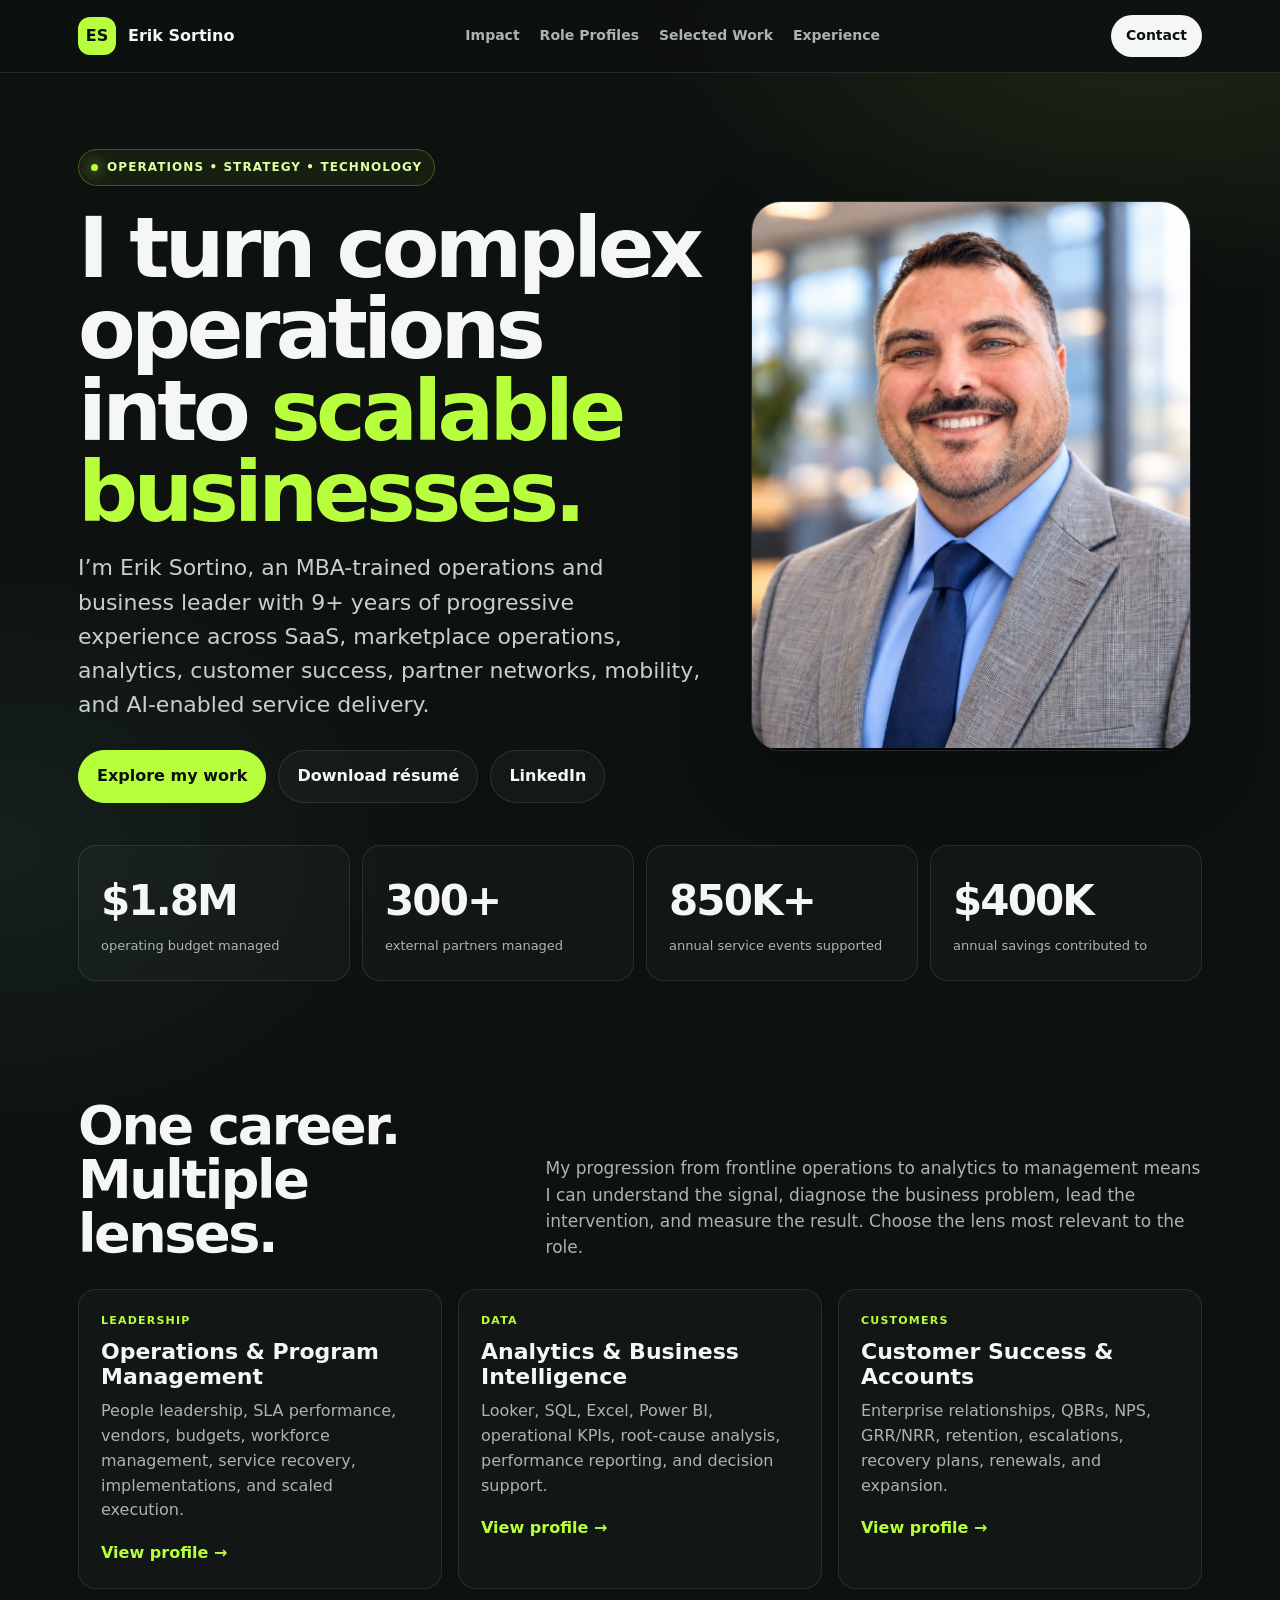
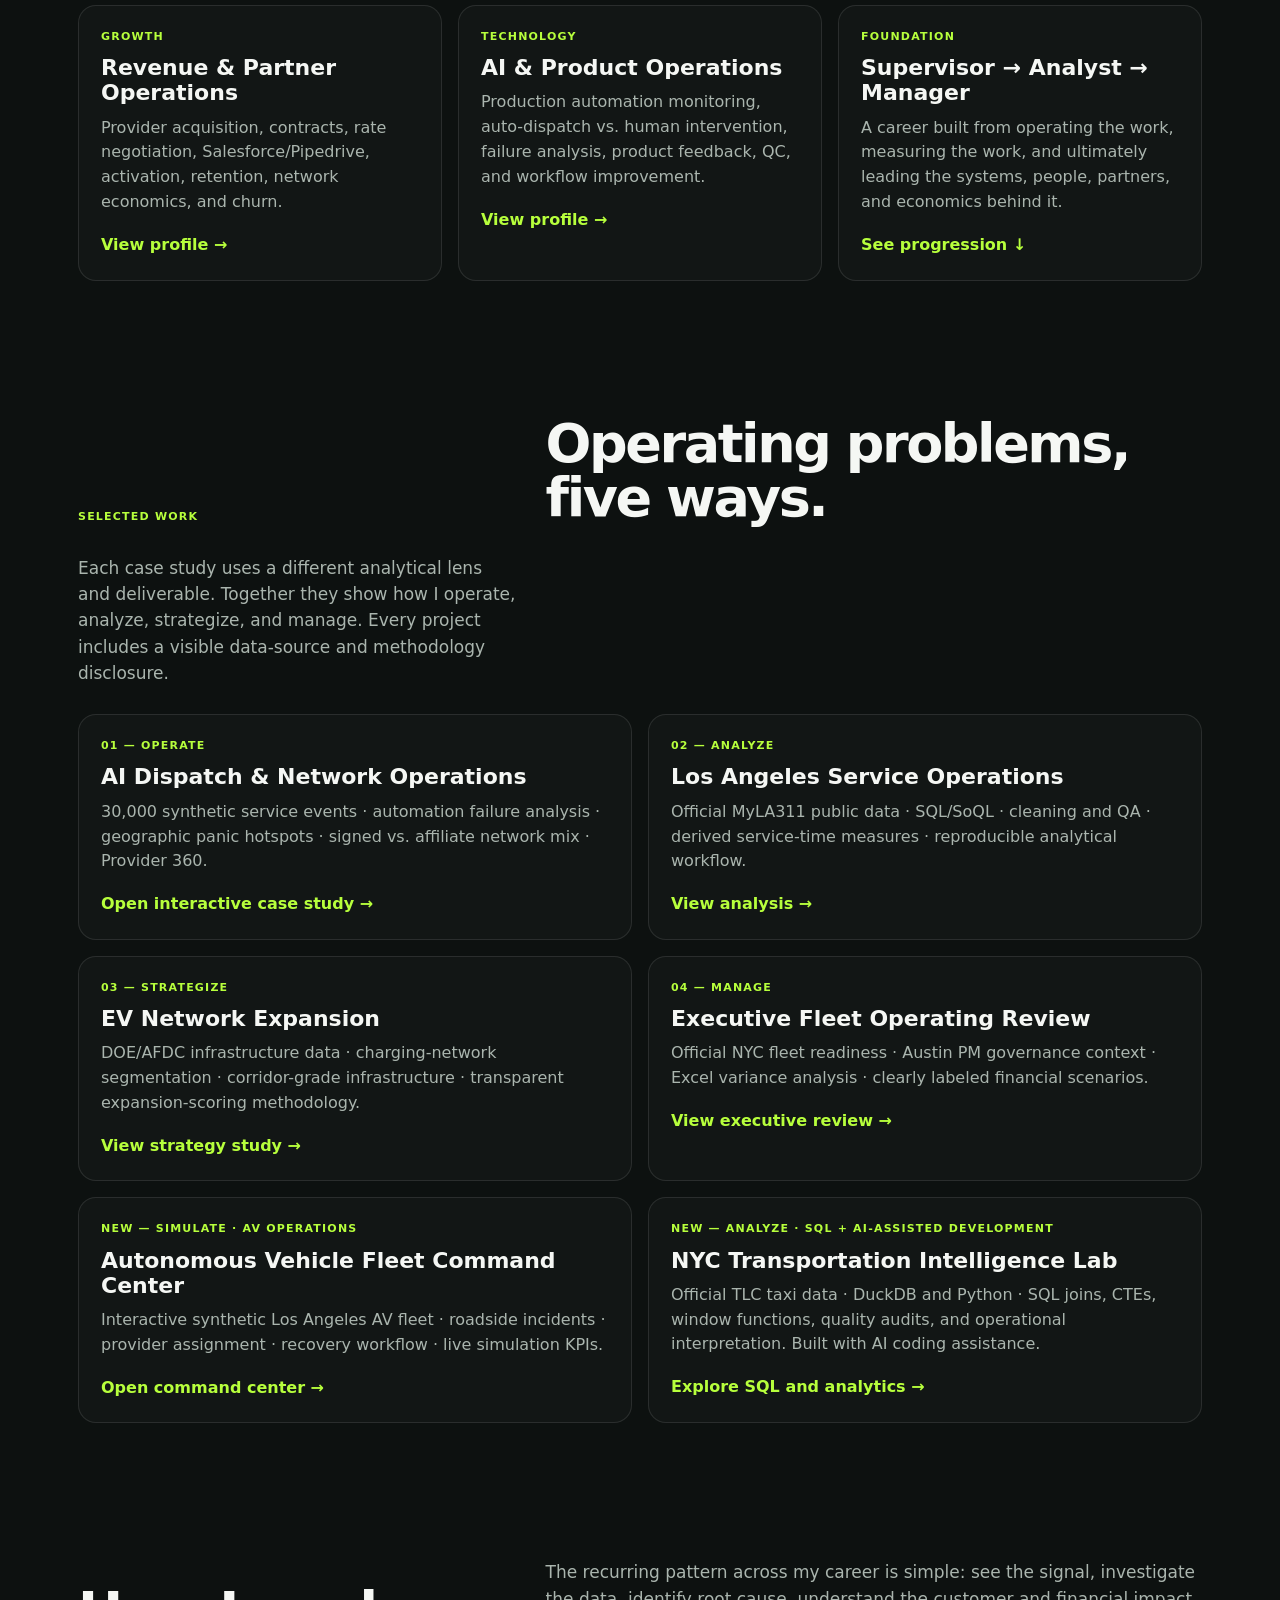
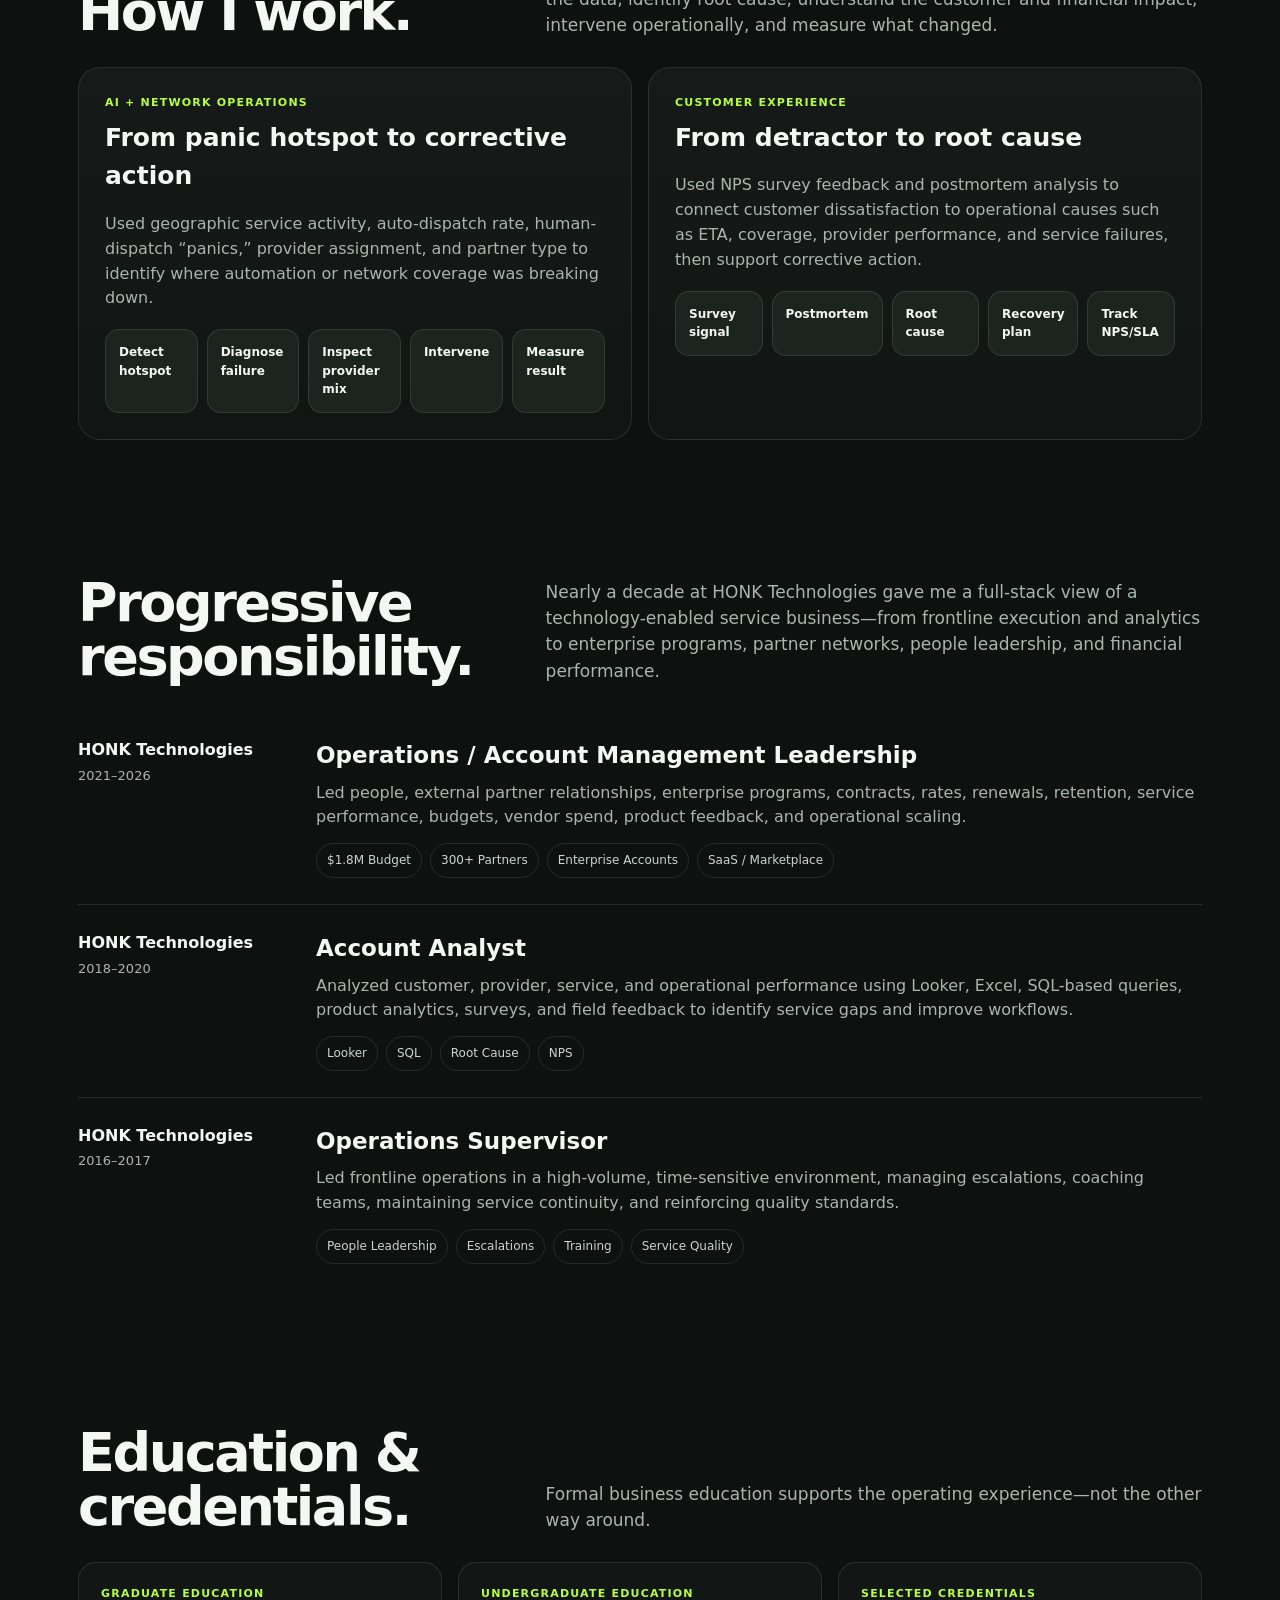
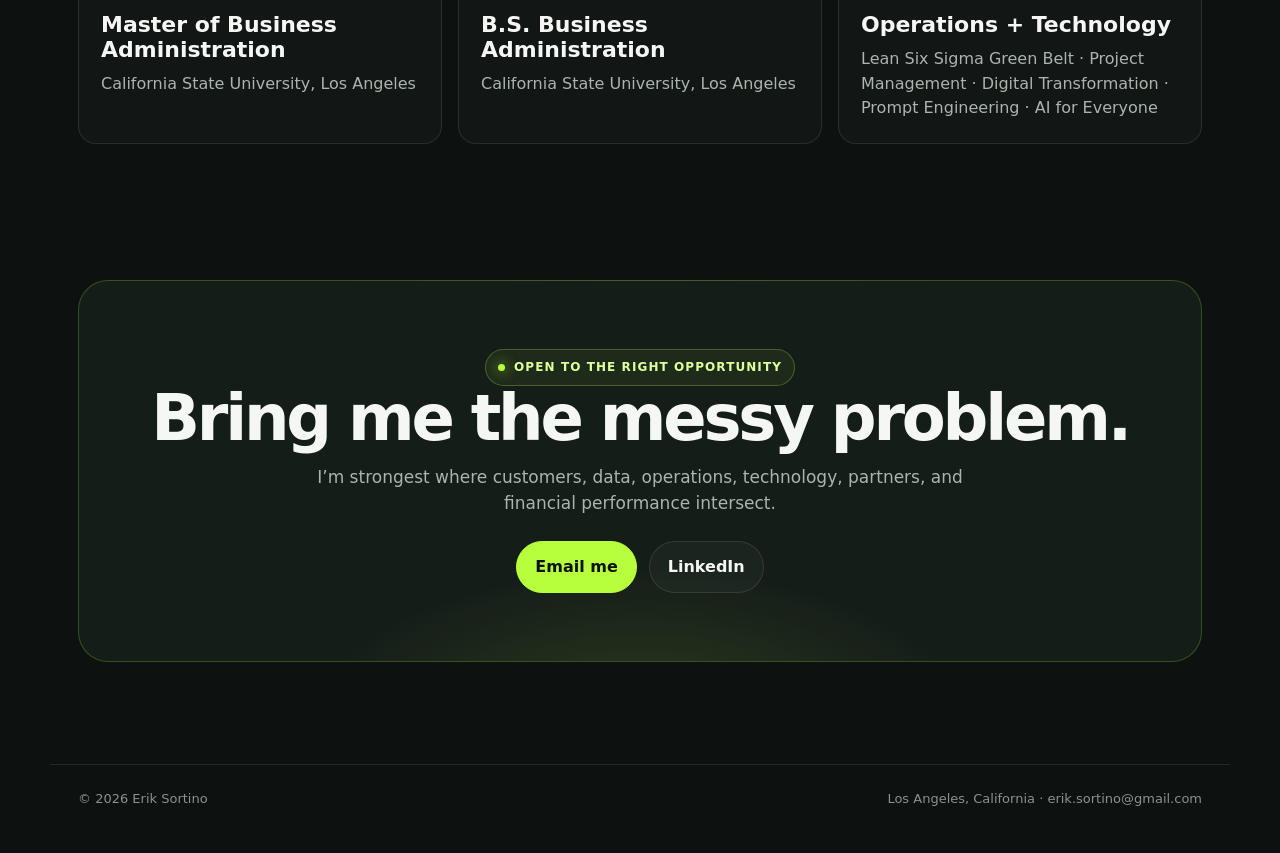
==== commit 753792ed: "Link Project 4 SQL case study from portfolio homepage" ====
--- a/index.html
+++ b/index.html
@@ -2,7 +2,7 @@
 <nav class="nav"><div class="wrap navin"><a class="brand" href="index.html"><span class="mark">ES</span><span>Erik Sortino</span></a><div class="navlinks"><a href="#impact">Impact</a><a href="#roles">Role Profiles</a><a href="#selected-work">Selected Work</a><a href="#experience">Experience</a></div><a class="cta" href="mailto:erik.sortino@gmail.com">Contact</a></div></nav>
 <main><header class="hero"><div class="wrap"><div class="hero-grid"><div><div class="eyebrow"><span class="dot"></span>Operations • Strategy • Technology</div><h1>I turn complex operations into <span>scalable businesses.</span></h1><p class="lede">I’m Erik Sortino, an MBA-trained operations and business leader with 9+ years of progressive experience across SaaS, marketplace operations, analytics, customer success, partner networks, mobility, and AI-enabled service delivery.</p><div class="actions"><a class="btn primary" href="#roles">Explore my work</a><a class="btn secondary" href="Erik_Sortino_Resume.pdf">Download résumé</a><a class="btn secondary" href="https://www.linkedin.com/in/eriksortino/" target="_blank" rel="noopener">LinkedIn</a></div></div><div><img class="portrait" src="erik-sortino-headshot.jpg" alt="Erik Sortino"></div></div><div class="stats" id="impact"><div class="stat"><strong>$1.8M</strong><span>operating budget managed</span></div><div class="stat"><strong>300+</strong><span>external partners managed</span></div><div class="stat"><strong>850K+</strong><span>annual service events supported</span></div><div class="stat"><strong>$400K</strong><span>annual savings contributed to</span></div></div></div></header>
 <section><div class="wrap"><div class="section-head"><h2>One career. Multiple lenses.</h2><p>My progression from frontline operations to analytics to management means I can understand the signal, diagnose the business problem, lead the intervention, and measure the result. Choose the lens most relevant to the role.</p></div><div class="grid3" id="roles"><a class="card rolecard" href="operations.html"><div class="label">Leadership</div><h3>Operations & Program Management</h3><p>People leadership, SLA performance, vendors, budgets, workforce management, service recovery, implementations, and scaled execution.</p><span class="go">View profile →</span></a><a class="card rolecard" href="analytics.html"><div class="label">Data</div><h3>Analytics & Business Intelligence</h3><p>Looker, SQL, Excel, Power BI, operational KPIs, root-cause analysis, performance reporting, and decision support.</p><span class="go">View profile →</span></a><a class="card rolecard" href="customer-success.html"><div class="label">Customers</div><h3>Customer Success & Accounts</h3><p>Enterprise relationships, QBRs, NPS, GRR/NRR, retention, escalations, recovery plans, renewals, and expansion.</p><span class="go">View profile →</span></a><a class="card rolecard" href="revenue-partners.html"><div class="label">Growth</div><h3>Revenue & Partner Operations</h3><p>Provider acquisition, contracts, rate negotiation, Salesforce/Pipedrive, activation, retention, network economics, and churn.</p><span class="go">View profile →</span></a><a class="card rolecard" href="ai-operations.html"><div class="label">Technology</div><h3>AI & Product Operations</h3><p>Production automation monitoring, auto-dispatch vs. human intervention, failure analysis, product feedback, QC, and workflow improvement.</p><span class="go">View profile →</span></a><a class="card rolecard" href="#experience"><div class="label">Foundation</div><h3>Supervisor → Analyst → Manager</h3><p>A career built from operating the work, measuring the work, and ultimately leading the systems, people, partners, and economics behind it.</p><span class="go">See progression ↓</span></a></div></div></section>
-<section id="selected-work"><div class="wrap"><div class="section-head"><div class="label">Selected Work</div><h2>Operating problems, five ways.</h2><p>Each case study uses a different analytical lens and deliverable. Together they show how I operate, analyze, strategize, and manage. Every project includes a visible data-source and methodology disclosure.</p></div><div class="grid2"><a class="card rolecard" href="ai-dispatch-project.html"><div class="label">01 — OPERATE</div><h3>AI Dispatch & Network Operations</h3><p>30,000 synthetic service events · automation failure analysis · geographic panic hotspots · signed vs. affiliate network mix · Provider 360.</p><span class="go">Open interactive case study →</span></a><a class="card rolecard" href="la-service-operations.html"><div class="label">02 — ANALYZE</div><h3>Los Angeles Service Operations</h3><p>Official MyLA311 public data · SQL/SoQL · cleaning and QA · derived service-time measures · reproducible analytical workflow.</p><span class="go">View analysis →</span></a><a class="card rolecard" href="ev-network-expansion.html"><div class="label">03 — STRATEGIZE</div><h3>EV Network Expansion</h3><p>DOE/AFDC infrastructure data · charging-network segmentation · corridor-grade infrastructure · transparent expansion-scoring methodology.</p><span class="go">View strategy study →</span></a><a class="card rolecard" href="fleet-operating-review.html"><div class="label">04 — MANAGE</div><h3>Executive Fleet Operating Review</h3><p>Official NYC fleet readiness · Austin PM governance context · Excel variance analysis · clearly labeled financial scenarios.</p><span class="go">View executive review →</span></a><a class="card rolecard" href="project3-av-command-center.html"><div class="label">NEW — SIMULATE · AV OPERATIONS</div><h3>Autonomous Vehicle Fleet Command Center</h3><p>Interactive synthetic Los Angeles AV fleet · roadside incidents · provider assignment · recovery workflow · live simulation KPIs.</p><span class="go">Open command center →</span></a></div></div></section><section id="cases"><div class="wrap"><div class="section-head"><h2>How I work.</h2><p>The recurring pattern across my career is simple: see the signal, investigate the data, identify root cause, understand the customer and financial impact, intervene operationally, and measure what changed.</p></div><div class="grid2"><article class="case"><div class="label">AI + Network Operations</div><h3>From panic hotspot to corrective action</h3><p>Used geographic service activity, auto-dispatch rate, human-dispatch “panics,” provider assignment, and partner type to identify where automation or network coverage was breaking down.</p><div class="steps"><div class="step">Detect hotspot</div><div class="step">Diagnose failure</div><div class="step">Inspect provider mix</div><div class="step">Intervene</div><div class="step">Measure result</div></div></article><article class="case"><div class="label">Customer Experience</div><h3>From detractor to root cause</h3><p>Used NPS survey feedback and postmortem analysis to connect customer dissatisfaction to operational causes such as ETA, coverage, provider performance, and service failures, then support corrective action.</p><div class="steps"><div class="step">Survey signal</div><div class="step">Postmortem</div><div class="step">Root cause</div><div class="step">Recovery plan</div><div class="step">Track NPS/SLA</div></div></article></div></div></section>
+<section id="selected-work"><div class="wrap"><div class="section-head"><div class="label">Selected Work</div><h2>Operating problems, five ways.</h2><p>Each case study uses a different analytical lens and deliverable. Together they show how I operate, analyze, strategize, and manage. Every project includes a visible data-source and methodology disclosure.</p></div><div class="grid2"><a class="card rolecard" href="ai-dispatch-project.html"><div class="label">01 — OPERATE</div><h3>AI Dispatch & Network Operations</h3><p>30,000 synthetic service events · automation failure analysis · geographic panic hotspots · signed vs. affiliate network mix · Provider 360.</p><span class="go">Open interactive case study →</span></a><a class="card rolecard" href="la-service-operations.html"><div class="label">02 — ANALYZE</div><h3>Los Angeles Service Operations</h3><p>Official MyLA311 public data · SQL/SoQL · cleaning and QA · derived service-time measures · reproducible analytical workflow.</p><span class="go">View analysis →</span></a><a class="card rolecard" href="ev-network-expansion.html"><div class="label">03 — STRATEGIZE</div><h3>EV Network Expansion</h3><p>DOE/AFDC infrastructure data · charging-network segmentation · corridor-grade infrastructure · transparent expansion-scoring methodology.</p><span class="go">View strategy study →</span></a><a class="card rolecard" href="fleet-operating-review.html"><div class="label">04 — MANAGE</div><h3>Executive Fleet Operating Review</h3><p>Official NYC fleet readiness · Austin PM governance context · Excel variance analysis · clearly labeled financial scenarios.</p><span class="go">View executive review →</span></a><a class="card rolecard" href="project3-av-command-center.html"><div class="label">NEW — SIMULATE · AV OPERATIONS</div><h3>Autonomous Vehicle Fleet Command Center</h3><p>Interactive synthetic Los Angeles AV fleet · roadside incidents · provider assignment · recovery workflow · live simulation KPIs.</p><span class="go">Open command center →</span></a><a class="card rolecard" href="project4/index.html"><div class="label">NEW — ANALYZE · SQL + AI-ASSISTED DEVELOPMENT</div><h3>NYC Transportation Intelligence Lab</h3><p>Official TLC taxi data · DuckDB and Python · SQL joins, CTEs, window functions, quality audits, and operational interpretation. Built with AI coding assistance.</p><span class="go">Explore SQL and analytics →</span></a></div></div></section><section id="cases"><div class="wrap"><div class="section-head"><h2>How I work.</h2><p>The recurring pattern across my career is simple: see the signal, investigate the data, identify root cause, understand the customer and financial impact, intervene operationally, and measure what changed.</p></div><div class="grid2"><article class="case"><div class="label">AI + Network Operations</div><h3>From panic hotspot to corrective action</h3><p>Used geographic service activity, auto-dispatch rate, human-dispatch “panics,” provider assignment, and partner type to identify where automation or network coverage was breaking down.</p><div class="steps"><div class="step">Detect hotspot</div><div class="step">Diagnose failure</div><div class="step">Inspect provider mix</div><div class="step">Intervene</div><div class="step">Measure result</div></div></article><article class="case"><div class="label">Customer Experience</div><h3>From detractor to root cause</h3><p>Used NPS survey feedback and postmortem analysis to connect customer dissatisfaction to operational causes such as ETA, coverage, provider performance, and service failures, then support corrective action.</p><div class="steps"><div class="step">Survey signal</div><div class="step">Postmortem</div><div class="step">Root cause</div><div class="step">Recovery plan</div><div class="step">Track NPS/SLA</div></div></article></div></div></section>
 <section id="experience"><div class="wrap"><div class="section-head"><h2>Progressive responsibility.</h2><p>Nearly a decade at HONK Technologies gave me a full-stack view of a technology-enabled service business—from frontline execution and analytics to enterprise programs, partner networks, people leadership, and financial performance.</p></div><div class="timeline"><div class="role"><div><strong>HONK Technologies</strong><br><span class="muted">2021–2026</span></div><div><h3>Operations / Account Management Leadership</h3><p>Led people, external partner relationships, enterprise programs, contracts, rates, renewals, retention, service performance, budgets, vendor spend, product feedback, and operational scaling.</p><div class="tags"><span class="tag">$1.8M Budget</span><span class="tag">300+ Partners</span><span class="tag">Enterprise Accounts</span><span class="tag">SaaS / Marketplace</span></div></div></div><div class="role"><div><strong>HONK Technologies</strong><br><span class="muted">2018–2020</span></div><div><h3>Account Analyst</h3><p>Analyzed customer, provider, service, and operational performance using Looker, Excel, SQL-based queries, product analytics, surveys, and field feedback to identify service gaps and improve workflows.</p><div class="tags"><span class="tag">Looker</span><span class="tag">SQL</span><span class="tag">Root Cause</span><span class="tag">NPS</span></div></div></div><div class="role"><div><strong>HONK Technologies</strong><br><span class="muted">2016–2017</span></div><div><h3>Operations Supervisor</h3><p>Led frontline operations in a high-volume, time-sensitive environment, managing escalations, coaching teams, maintaining service continuity, and reinforcing quality standards.</p><div class="tags"><span class="tag">People Leadership</span><span class="tag">Escalations</span><span class="tag">Training</span><span class="tag">Service Quality</span></div></div></div></div></div></section>
 <section><div class="wrap"><div class="section-head"><h2>Education & credentials.</h2><p>Formal business education supports the operating experience—not the other way around.</p></div><div class="grid3"><div class="card"><div class="label">Graduate Education</div><h3>Master of Business Administration</h3><p>California State University, Los Angeles</p></div><div class="card"><div class="label">Undergraduate Education</div><h3>B.S. Business Administration</h3><p>California State University, Los Angeles</p></div><div class="card"><div class="label">Selected Credentials</div><h3>Operations + Technology</h3><p>Lean Six Sigma Green Belt · Project Management · Digital Transformation · Prompt Engineering · AI for Everyone</p></div></div></div></section>
 <section><div class="wrap"><div class="contact"><div class="eyebrow"><span class="dot"></span>Open to the right opportunity</div><h2>Bring me the messy problem.</h2><p>I’m strongest where customers, data, operations, technology, partners, and financial performance intersect.</p><div class="actions" style="justify-content:center"><a class="btn primary" href="mailto:erik.sortino@gmail.com">Email me</a><a class="btn secondary" href="https://www.linkedin.com/in/eriksortino/" target="_blank" rel="noopener">LinkedIn</a></div></div></div></section></main><footer><div class="wrap foot"><span>© 2026 Erik Sortino</span><span>Los Angeles, California · erik.sortino@gmail.com</span></div></footer></body></html>
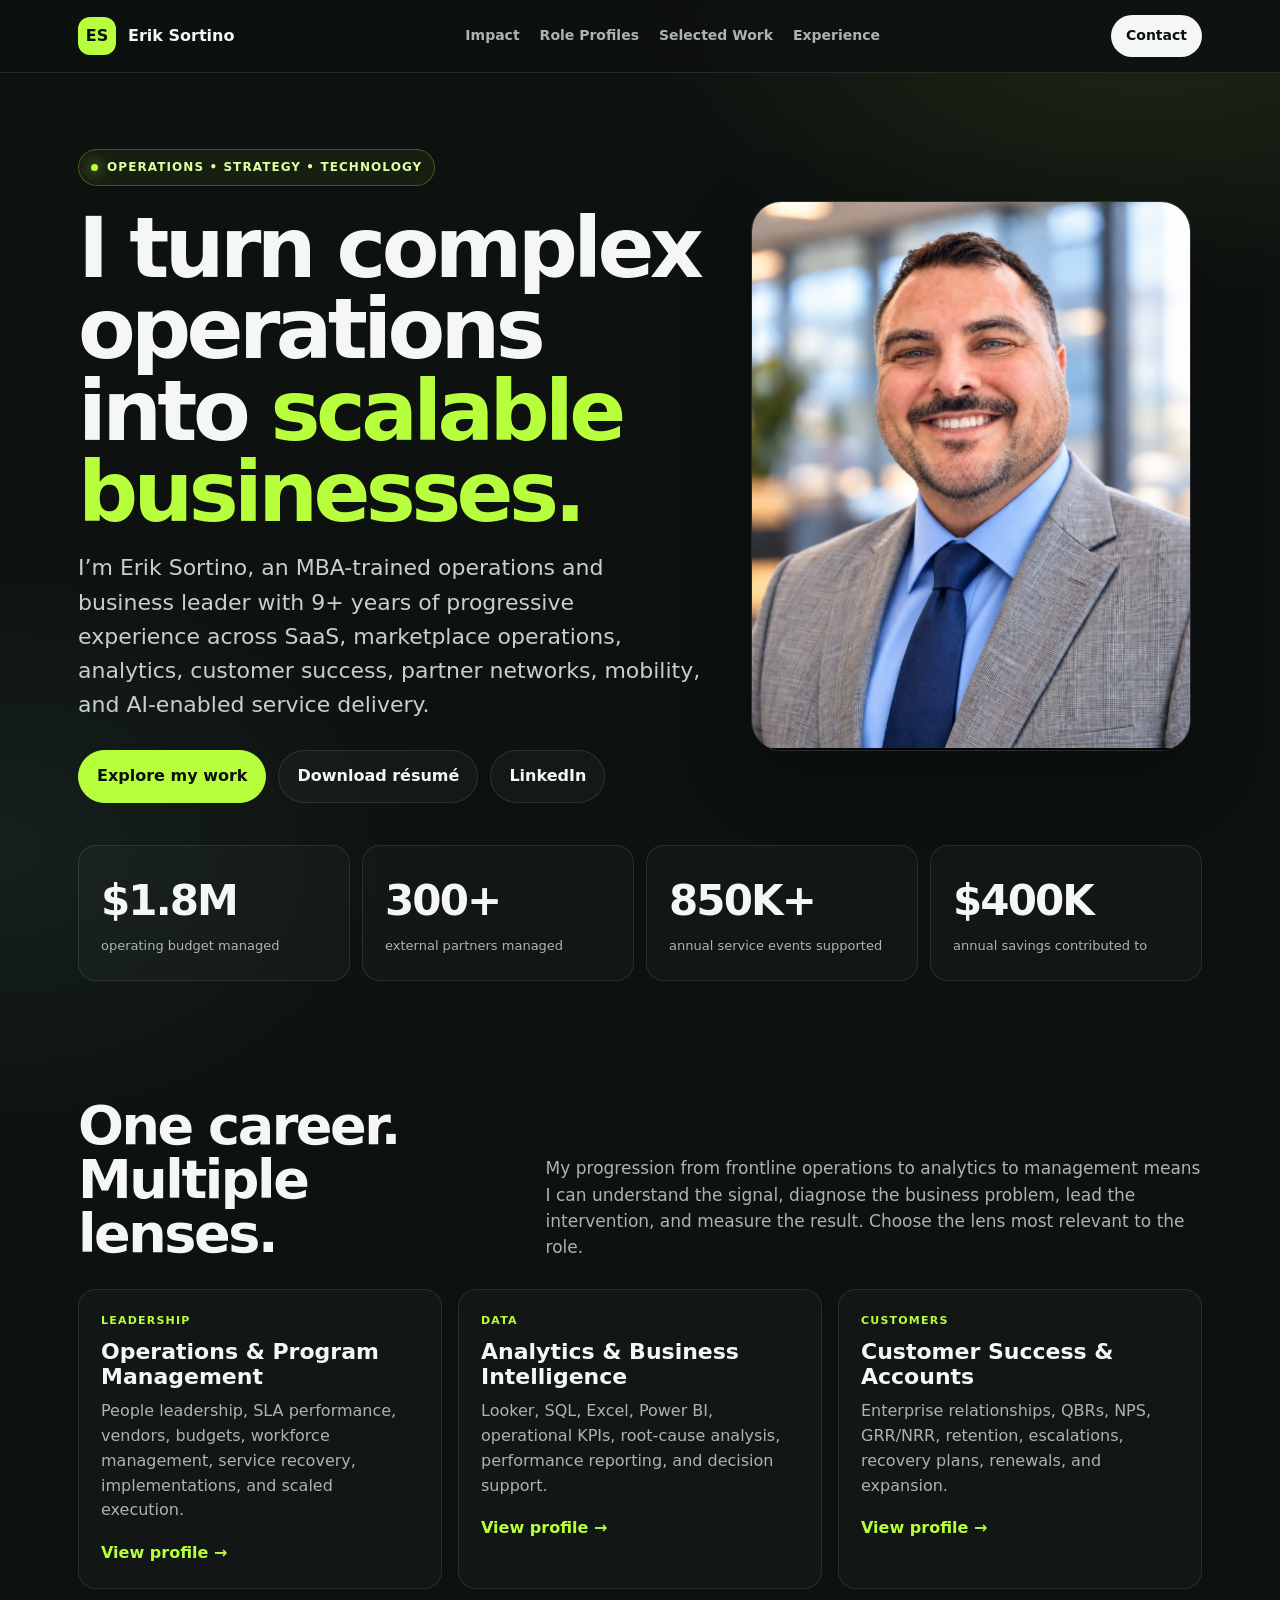
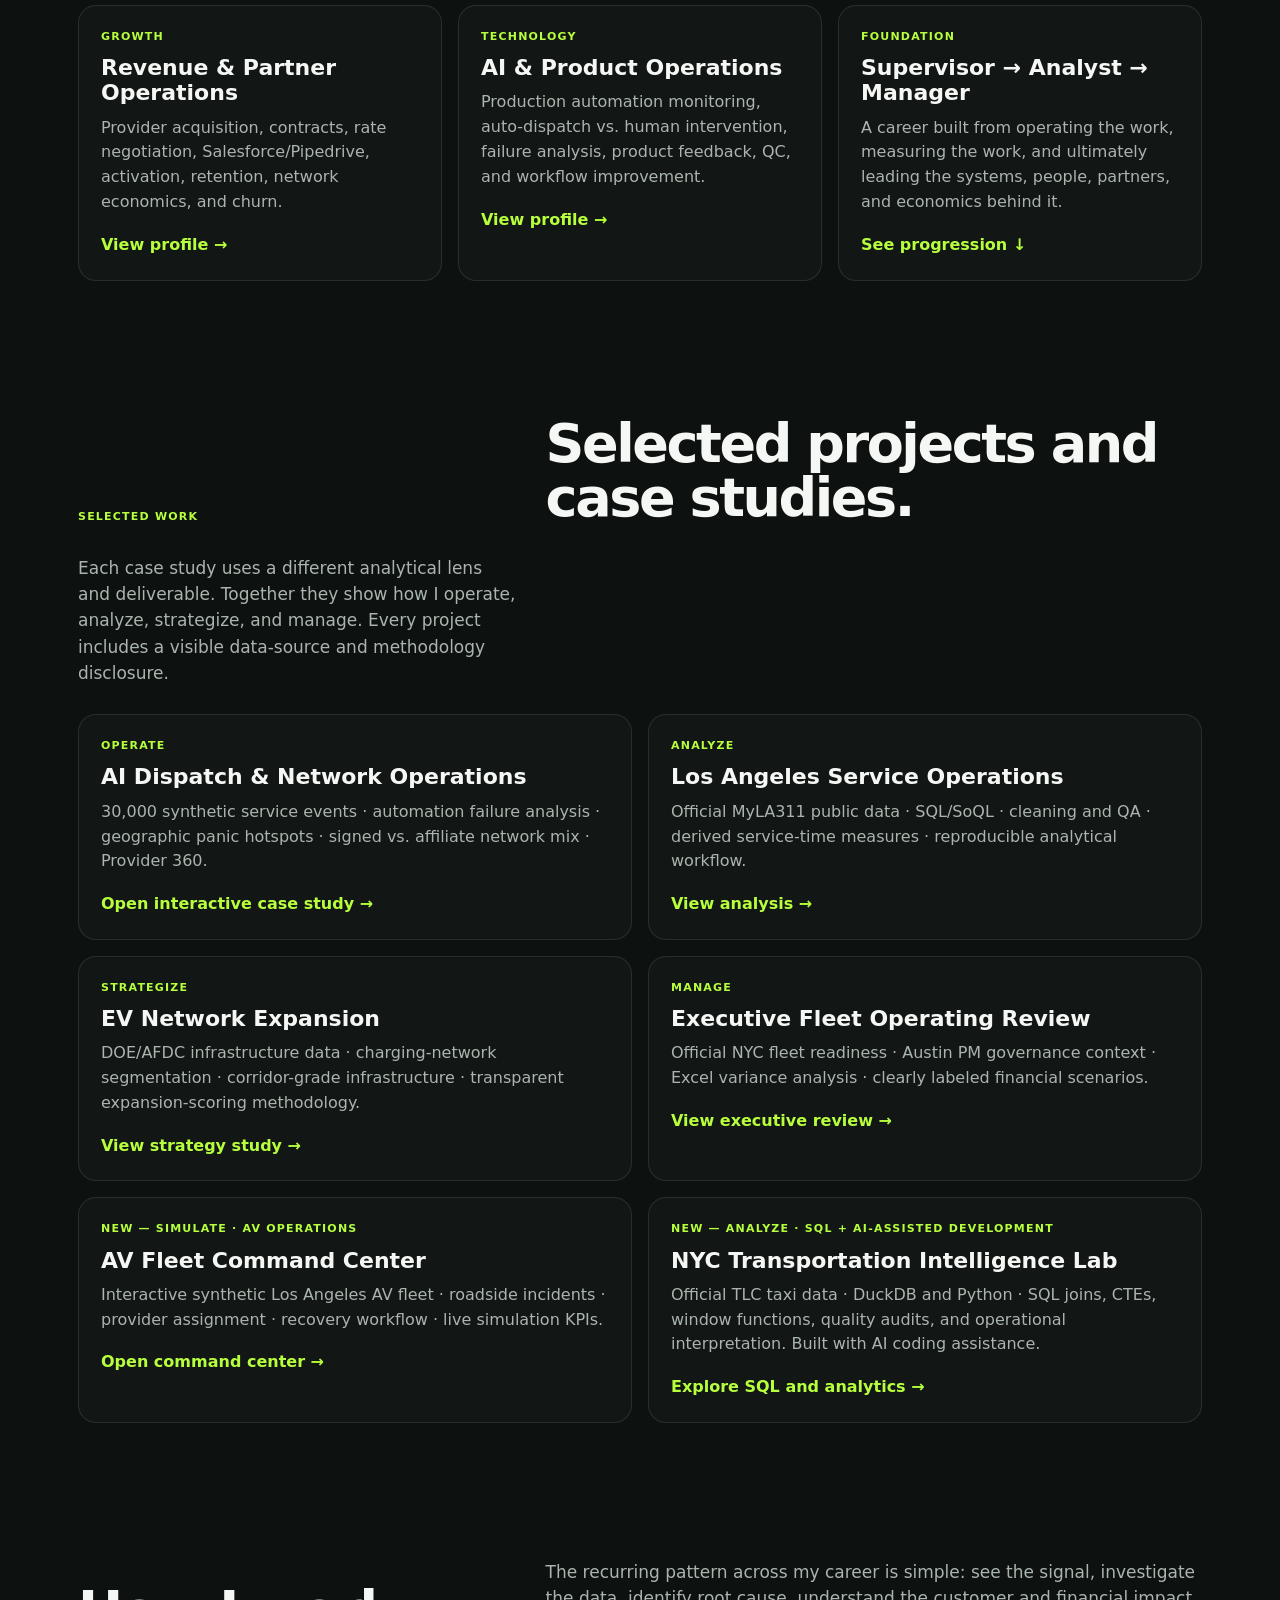
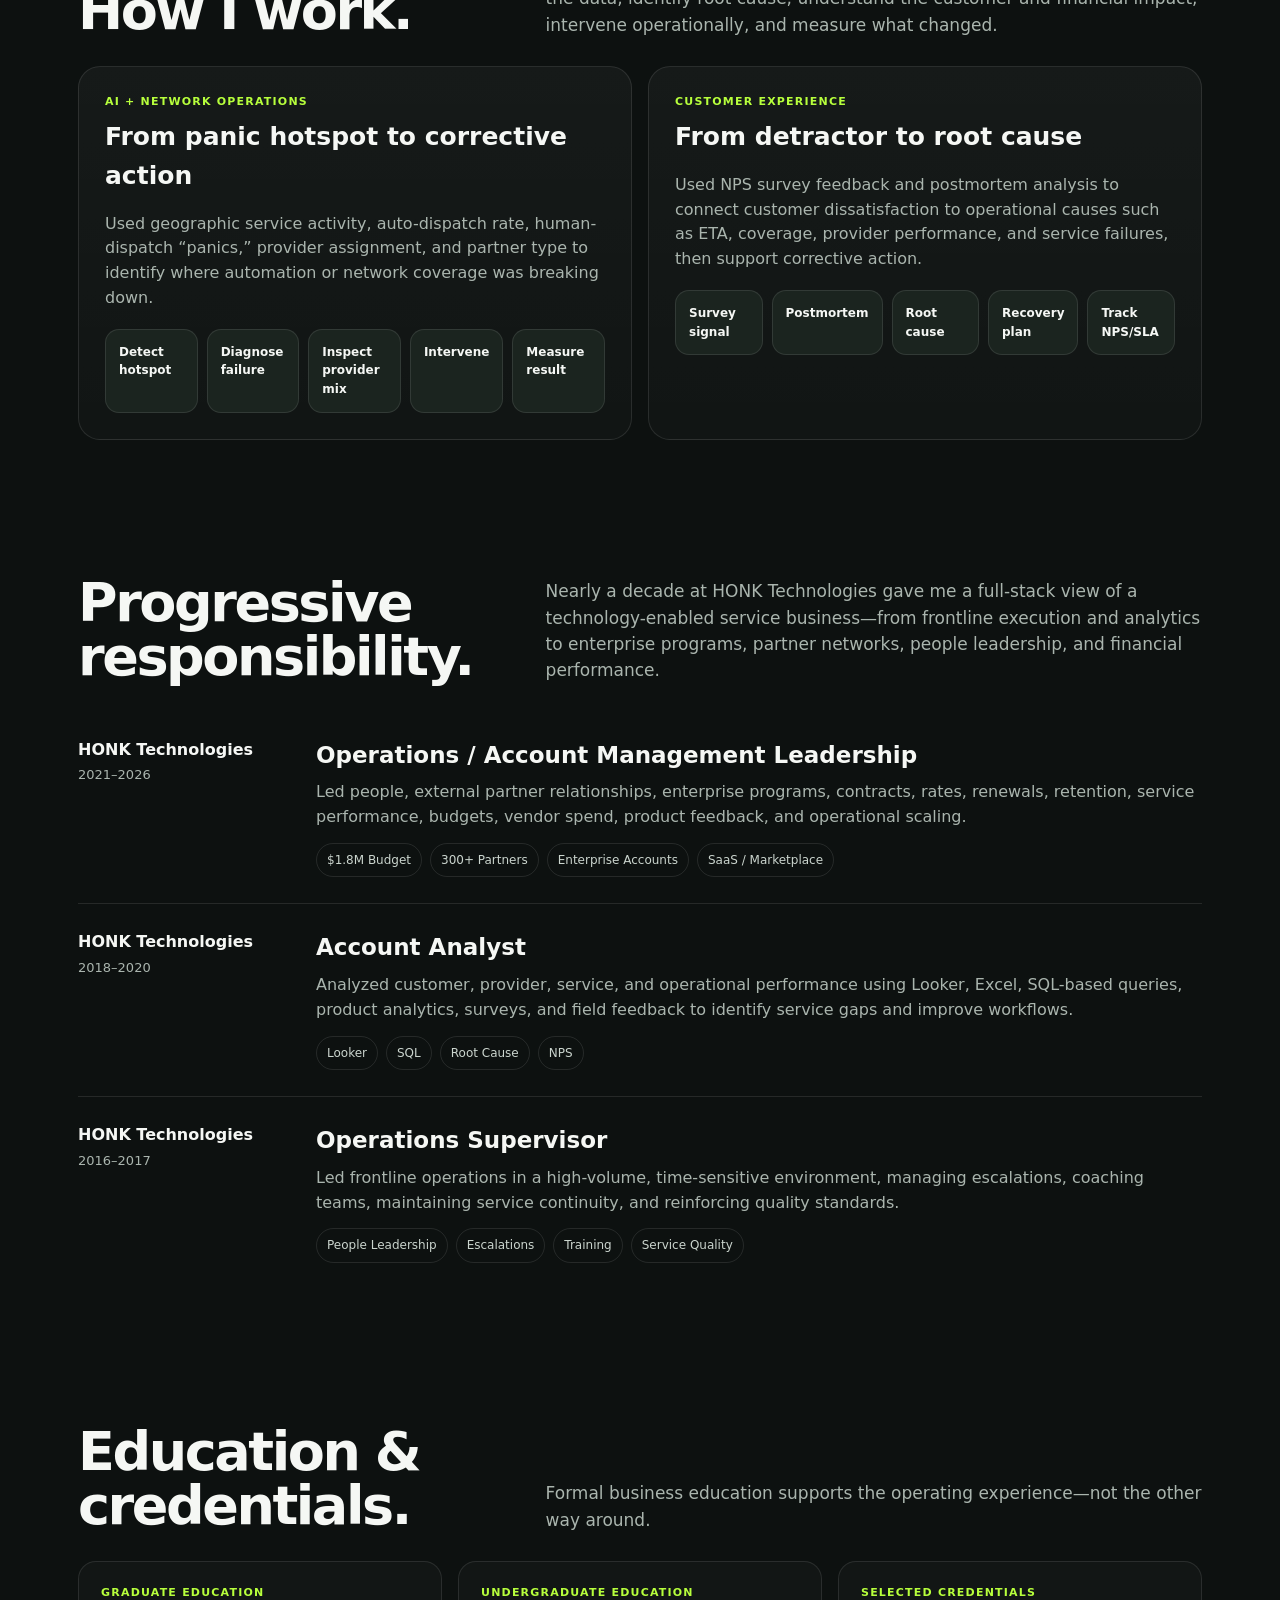
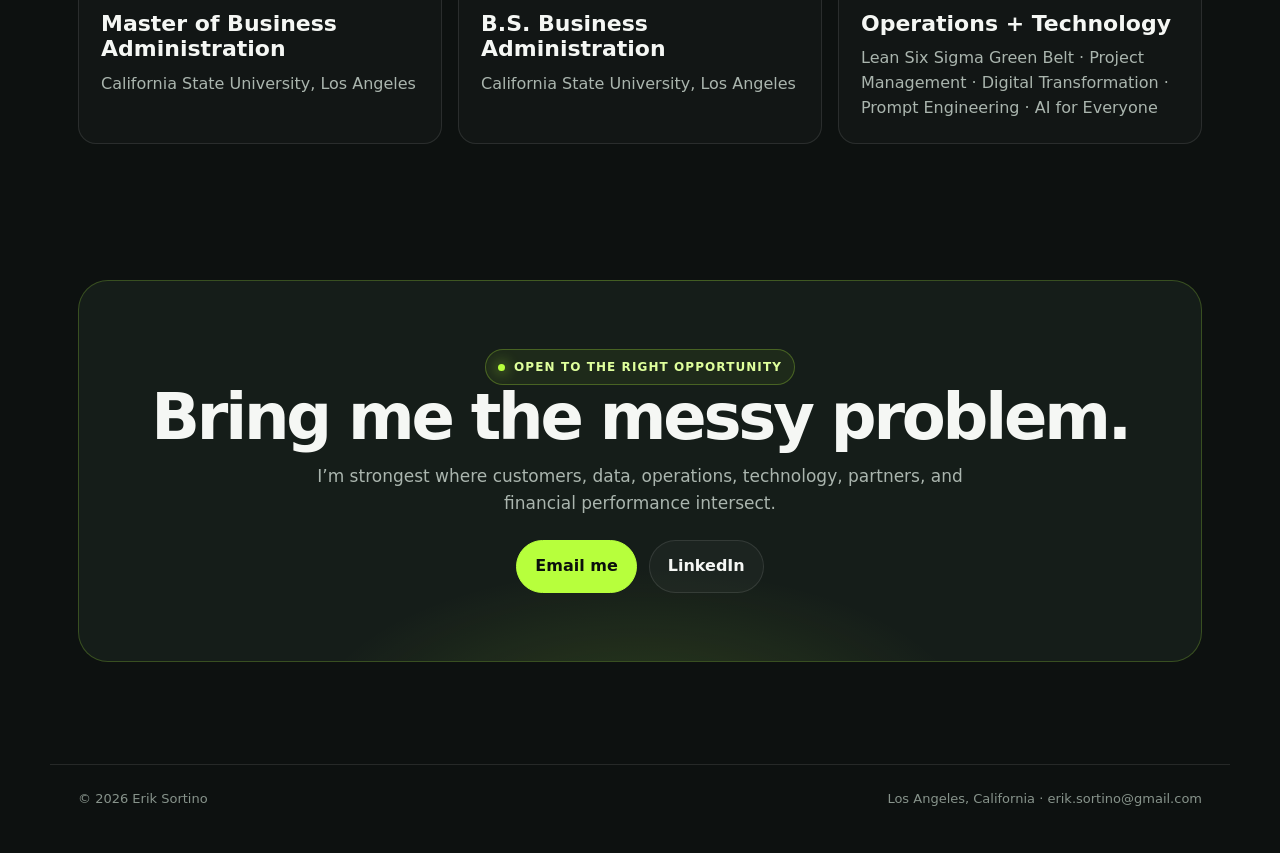
==== commit b9c723bf: "Use descriptive project names and remove overlapping portfolio numbers" ====
--- a/index.html
+++ b/index.html
@@ -2,7 +2,7 @@
 <nav class="nav"><div class="wrap navin"><a class="brand" href="index.html"><span class="mark">ES</span><span>Erik Sortino</span></a><div class="navlinks"><a href="#impact">Impact</a><a href="#roles">Role Profiles</a><a href="#selected-work">Selected Work</a><a href="#experience">Experience</a></div><a class="cta" href="mailto:erik.sortino@gmail.com">Contact</a></div></nav>
 <main><header class="hero"><div class="wrap"><div class="hero-grid"><div><div class="eyebrow"><span class="dot"></span>Operations • Strategy • Technology</div><h1>I turn complex operations into <span>scalable businesses.</span></h1><p class="lede">I’m Erik Sortino, an MBA-trained operations and business leader with 9+ years of progressive experience across SaaS, marketplace operations, analytics, customer success, partner networks, mobility, and AI-enabled service delivery.</p><div class="actions"><a class="btn primary" href="#roles">Explore my work</a><a class="btn secondary" href="Erik_Sortino_Resume.pdf">Download résumé</a><a class="btn secondary" href="https://www.linkedin.com/in/eriksortino/" target="_blank" rel="noopener">LinkedIn</a></div></div><div><img class="portrait" src="erik-sortino-headshot.jpg" alt="Erik Sortino"></div></div><div class="stats" id="impact"><div class="stat"><strong>$1.8M</strong><span>operating budget managed</span></div><div class="stat"><strong>300+</strong><span>external partners managed</span></div><div class="stat"><strong>850K+</strong><span>annual service events supported</span></div><div class="stat"><strong>$400K</strong><span>annual savings contributed to</span></div></div></div></header>
 <section><div class="wrap"><div class="section-head"><h2>One career. Multiple lenses.</h2><p>My progression from frontline operations to analytics to management means I can understand the signal, diagnose the business problem, lead the intervention, and measure the result. Choose the lens most relevant to the role.</p></div><div class="grid3" id="roles"><a class="card rolecard" href="operations.html"><div class="label">Leadership</div><h3>Operations & Program Management</h3><p>People leadership, SLA performance, vendors, budgets, workforce management, service recovery, implementations, and scaled execution.</p><span class="go">View profile →</span></a><a class="card rolecard" href="analytics.html"><div class="label">Data</div><h3>Analytics & Business Intelligence</h3><p>Looker, SQL, Excel, Power BI, operational KPIs, root-cause analysis, performance reporting, and decision support.</p><span class="go">View profile →</span></a><a class="card rolecard" href="customer-success.html"><div class="label">Customers</div><h3>Customer Success & Accounts</h3><p>Enterprise relationships, QBRs, NPS, GRR/NRR, retention, escalations, recovery plans, renewals, and expansion.</p><span class="go">View profile →</span></a><a class="card rolecard" href="revenue-partners.html"><div class="label">Growth</div><h3>Revenue & Partner Operations</h3><p>Provider acquisition, contracts, rate negotiation, Salesforce/Pipedrive, activation, retention, network economics, and churn.</p><span class="go">View profile →</span></a><a class="card rolecard" href="ai-operations.html"><div class="label">Technology</div><h3>AI & Product Operations</h3><p>Production automation monitoring, auto-dispatch vs. human intervention, failure analysis, product feedback, QC, and workflow improvement.</p><span class="go">View profile →</span></a><a class="card rolecard" href="#experience"><div class="label">Foundation</div><h3>Supervisor → Analyst → Manager</h3><p>A career built from operating the work, measuring the work, and ultimately leading the systems, people, partners, and economics behind it.</p><span class="go">See progression ↓</span></a></div></div></section>
-<section id="selected-work"><div class="wrap"><div class="section-head"><div class="label">Selected Work</div><h2>Operating problems, five ways.</h2><p>Each case study uses a different analytical lens and deliverable. Together they show how I operate, analyze, strategize, and manage. Every project includes a visible data-source and methodology disclosure.</p></div><div class="grid2"><a class="card rolecard" href="ai-dispatch-project.html"><div class="label">01 — OPERATE</div><h3>AI Dispatch & Network Operations</h3><p>30,000 synthetic service events · automation failure analysis · geographic panic hotspots · signed vs. affiliate network mix · Provider 360.</p><span class="go">Open interactive case study →</span></a><a class="card rolecard" href="la-service-operations.html"><div class="label">02 — ANALYZE</div><h3>Los Angeles Service Operations</h3><p>Official MyLA311 public data · SQL/SoQL · cleaning and QA · derived service-time measures · reproducible analytical workflow.</p><span class="go">View analysis →</span></a><a class="card rolecard" href="ev-network-expansion.html"><div class="label">03 — STRATEGIZE</div><h3>EV Network Expansion</h3><p>DOE/AFDC infrastructure data · charging-network segmentation · corridor-grade infrastructure · transparent expansion-scoring methodology.</p><span class="go">View strategy study →</span></a><a class="card rolecard" href="fleet-operating-review.html"><div class="label">04 — MANAGE</div><h3>Executive Fleet Operating Review</h3><p>Official NYC fleet readiness · Austin PM governance context · Excel variance analysis · clearly labeled financial scenarios.</p><span class="go">View executive review →</span></a><a class="card rolecard" href="project3-av-command-center.html"><div class="label">NEW — SIMULATE · AV OPERATIONS</div><h3>Autonomous Vehicle Fleet Command Center</h3><p>Interactive synthetic Los Angeles AV fleet · roadside incidents · provider assignment · recovery workflow · live simulation KPIs.</p><span class="go">Open command center →</span></a><a class="card rolecard" href="project4/index.html"><div class="label">NEW — ANALYZE · SQL + AI-ASSISTED DEVELOPMENT</div><h3>NYC Transportation Intelligence Lab</h3><p>Official TLC taxi data · DuckDB and Python · SQL joins, CTEs, window functions, quality audits, and operational interpretation. Built with AI coding assistance.</p><span class="go">Explore SQL and analytics →</span></a></div></div></section><section id="cases"><div class="wrap"><div class="section-head"><h2>How I work.</h2><p>The recurring pattern across my career is simple: see the signal, investigate the data, identify root cause, understand the customer and financial impact, intervene operationally, and measure what changed.</p></div><div class="grid2"><article class="case"><div class="label">AI + Network Operations</div><h3>From panic hotspot to corrective action</h3><p>Used geographic service activity, auto-dispatch rate, human-dispatch “panics,” provider assignment, and partner type to identify where automation or network coverage was breaking down.</p><div class="steps"><div class="step">Detect hotspot</div><div class="step">Diagnose failure</div><div class="step">Inspect provider mix</div><div class="step">Intervene</div><div class="step">Measure result</div></div></article><article class="case"><div class="label">Customer Experience</div><h3>From detractor to root cause</h3><p>Used NPS survey feedback and postmortem analysis to connect customer dissatisfaction to operational causes such as ETA, coverage, provider performance, and service failures, then support corrective action.</p><div class="steps"><div class="step">Survey signal</div><div class="step">Postmortem</div><div class="step">Root cause</div><div class="step">Recovery plan</div><div class="step">Track NPS/SLA</div></div></article></div></div></section>
+<section id="selected-work"><div class="wrap"><div class="section-head"><div class="label">Selected Work</div><h2>Selected projects and case studies.</h2><p>Each case study uses a different analytical lens and deliverable. Together they show how I operate, analyze, strategize, and manage. Every project includes a visible data-source and methodology disclosure.</p></div><div class="grid2"><a class="card rolecard" href="ai-dispatch-project.html"><div class="label">OPERATE</div><h3>AI Dispatch & Network Operations</h3><p>30,000 synthetic service events · automation failure analysis · geographic panic hotspots · signed vs. affiliate network mix · Provider 360.</p><span class="go">Open interactive case study →</span></a><a class="card rolecard" href="la-service-operations.html"><div class="label">ANALYZE</div><h3>Los Angeles Service Operations</h3><p>Official MyLA311 public data · SQL/SoQL · cleaning and QA · derived service-time measures · reproducible analytical workflow.</p><span class="go">View analysis →</span></a><a class="card rolecard" href="ev-network-expansion.html"><div class="label">STRATEGIZE</div><h3>EV Network Expansion</h3><p>DOE/AFDC infrastructure data · charging-network segmentation · corridor-grade infrastructure · transparent expansion-scoring methodology.</p><span class="go">View strategy study →</span></a><a class="card rolecard" href="fleet-operating-review.html"><div class="label">MANAGE</div><h3>Executive Fleet Operating Review</h3><p>Official NYC fleet readiness · Austin PM governance context · Excel variance analysis · clearly labeled financial scenarios.</p><span class="go">View executive review →</span></a><a class="card rolecard" href="project3-av-command-center.html"><div class="label">NEW — SIMULATE · AV OPERATIONS</div><h3>AV Fleet Command Center</h3><p>Interactive synthetic Los Angeles AV fleet · roadside incidents · provider assignment · recovery workflow · live simulation KPIs.</p><span class="go">Open command center →</span></a><a class="card rolecard" href="project4/index.html"><div class="label">NEW — ANALYZE · SQL + AI-ASSISTED DEVELOPMENT</div><h3>NYC Transportation Intelligence Lab</h3><p>Official TLC taxi data · DuckDB and Python · SQL joins, CTEs, window functions, quality audits, and operational interpretation. Built with AI coding assistance.</p><span class="go">Explore SQL and analytics →</span></a></div></div></section><section id="cases"><div class="wrap"><div class="section-head"><h2>How I work.</h2><p>The recurring pattern across my career is simple: see the signal, investigate the data, identify root cause, understand the customer and financial impact, intervene operationally, and measure what changed.</p></div><div class="grid2"><article class="case"><div class="label">AI + Network Operations</div><h3>From panic hotspot to corrective action</h3><p>Used geographic service activity, auto-dispatch rate, human-dispatch “panics,” provider assignment, and partner type to identify where automation or network coverage was breaking down.</p><div class="steps"><div class="step">Detect hotspot</div><div class="step">Diagnose failure</div><div class="step">Inspect provider mix</div><div class="step">Intervene</div><div class="step">Measure result</div></div></article><article class="case"><div class="label">Customer Experience</div><h3>From detractor to root cause</h3><p>Used NPS survey feedback and postmortem analysis to connect customer dissatisfaction to operational causes such as ETA, coverage, provider performance, and service failures, then support corrective action.</p><div class="steps"><div class="step">Survey signal</div><div class="step">Postmortem</div><div class="step">Root cause</div><div class="step">Recovery plan</div><div class="step">Track NPS/SLA</div></div></article></div></div></section>
 <section id="experience"><div class="wrap"><div class="section-head"><h2>Progressive responsibility.</h2><p>Nearly a decade at HONK Technologies gave me a full-stack view of a technology-enabled service business—from frontline execution and analytics to enterprise programs, partner networks, people leadership, and financial performance.</p></div><div class="timeline"><div class="role"><div><strong>HONK Technologies</strong><br><span class="muted">2021–2026</span></div><div><h3>Operations / Account Management Leadership</h3><p>Led people, external partner relationships, enterprise programs, contracts, rates, renewals, retention, service performance, budgets, vendor spend, product feedback, and operational scaling.</p><div class="tags"><span class="tag">$1.8M Budget</span><span class="tag">300+ Partners</span><span class="tag">Enterprise Accounts</span><span class="tag">SaaS / Marketplace</span></div></div></div><div class="role"><div><strong>HONK Technologies</strong><br><span class="muted">2018–2020</span></div><div><h3>Account Analyst</h3><p>Analyzed customer, provider, service, and operational performance using Looker, Excel, SQL-based queries, product analytics, surveys, and field feedback to identify service gaps and improve workflows.</p><div class="tags"><span class="tag">Looker</span><span class="tag">SQL</span><span class="tag">Root Cause</span><span class="tag">NPS</span></div></div></div><div class="role"><div><strong>HONK Technologies</strong><br><span class="muted">2016–2017</span></div><div><h3>Operations Supervisor</h3><p>Led frontline operations in a high-volume, time-sensitive environment, managing escalations, coaching teams, maintaining service continuity, and reinforcing quality standards.</p><div class="tags"><span class="tag">People Leadership</span><span class="tag">Escalations</span><span class="tag">Training</span><span class="tag">Service Quality</span></div></div></div></div></div></section>
 <section><div class="wrap"><div class="section-head"><h2>Education & credentials.</h2><p>Formal business education supports the operating experience—not the other way around.</p></div><div class="grid3"><div class="card"><div class="label">Graduate Education</div><h3>Master of Business Administration</h3><p>California State University, Los Angeles</p></div><div class="card"><div class="label">Undergraduate Education</div><h3>B.S. Business Administration</h3><p>California State University, Los Angeles</p></div><div class="card"><div class="label">Selected Credentials</div><h3>Operations + Technology</h3><p>Lean Six Sigma Green Belt · Project Management · Digital Transformation · Prompt Engineering · AI for Everyone</p></div></div></div></section>
 <section><div class="wrap"><div class="contact"><div class="eyebrow"><span class="dot"></span>Open to the right opportunity</div><h2>Bring me the messy problem.</h2><p>I’m strongest where customers, data, operations, technology, partners, and financial performance intersect.</p><div class="actions" style="justify-content:center"><a class="btn primary" href="mailto:erik.sortino@gmail.com">Email me</a><a class="btn secondary" href="https://www.linkedin.com/in/eriksortino/" target="_blank" rel="noopener">LinkedIn</a></div></div></div></section></main><footer><div class="wrap foot"><span>© 2026 Erik Sortino</span><span>Los Angeles, California · erik.sortino@gmail.com</span></div></footer></body></html>
